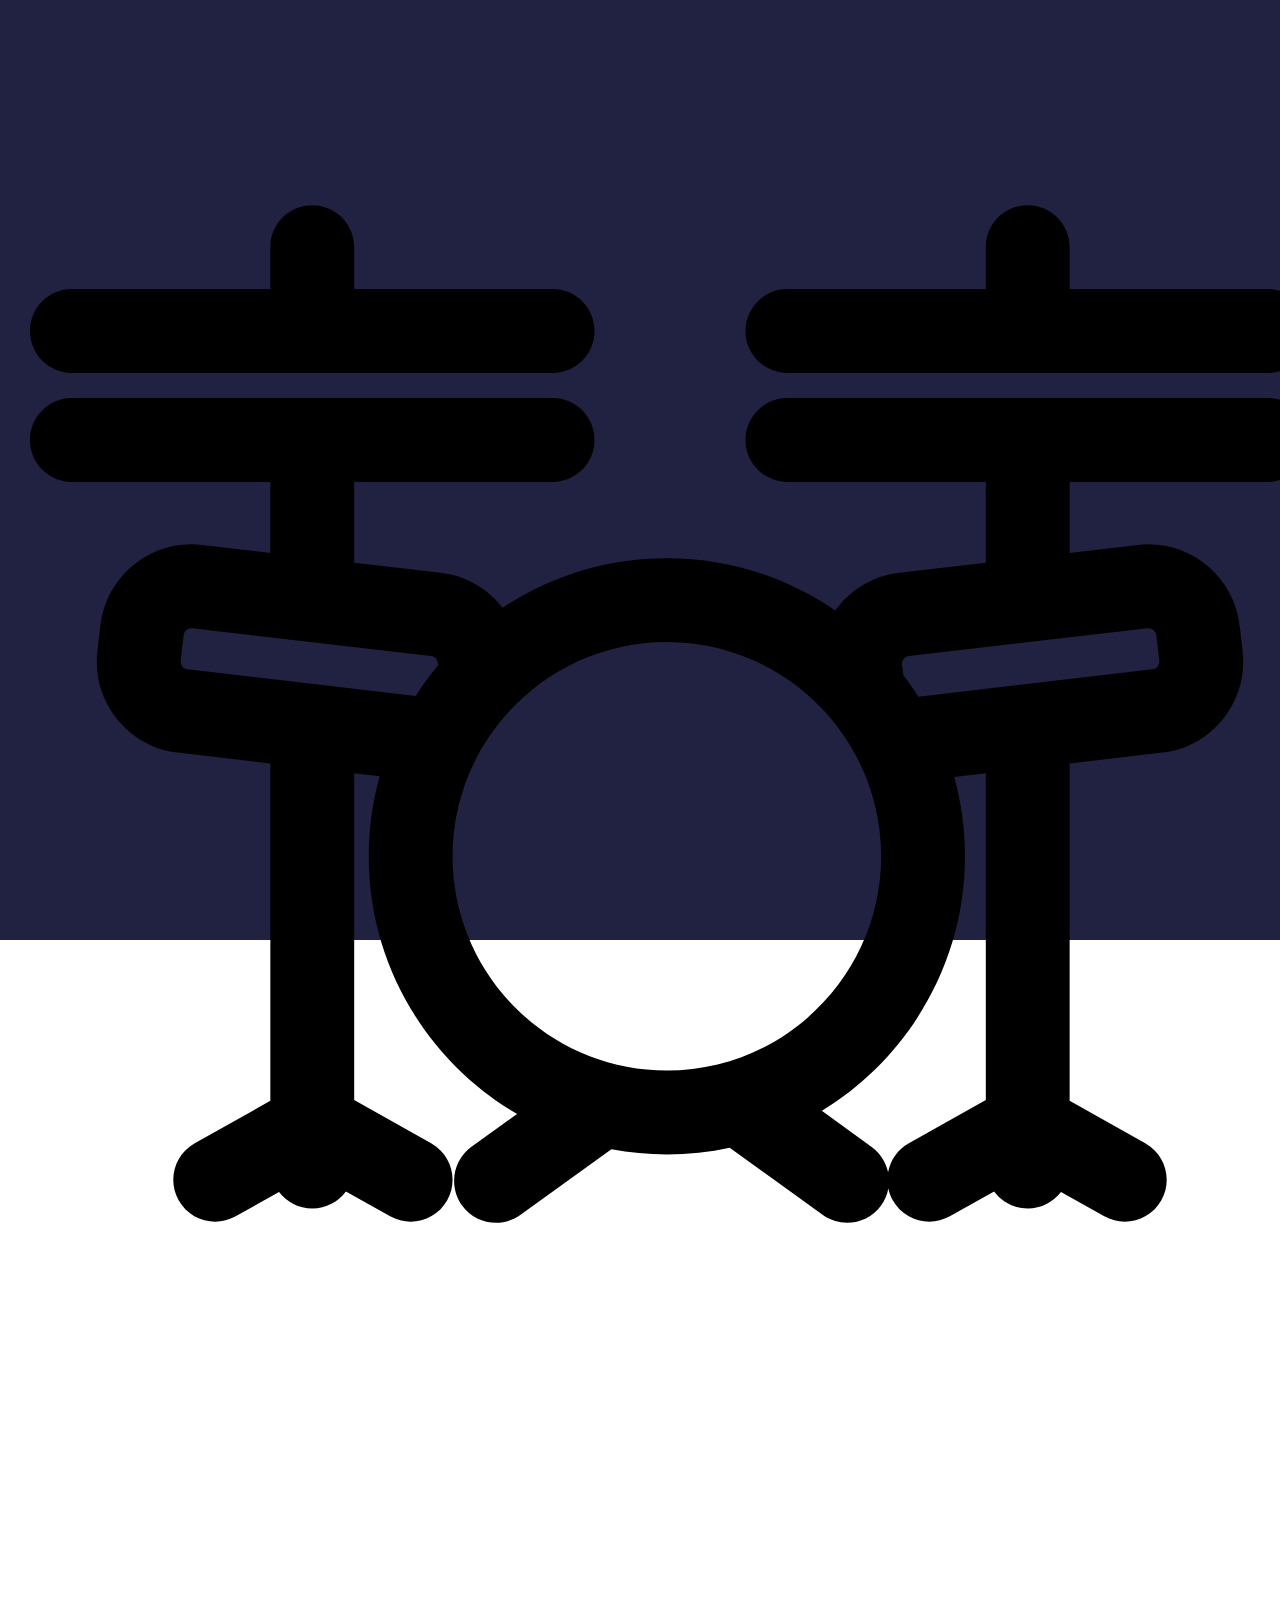
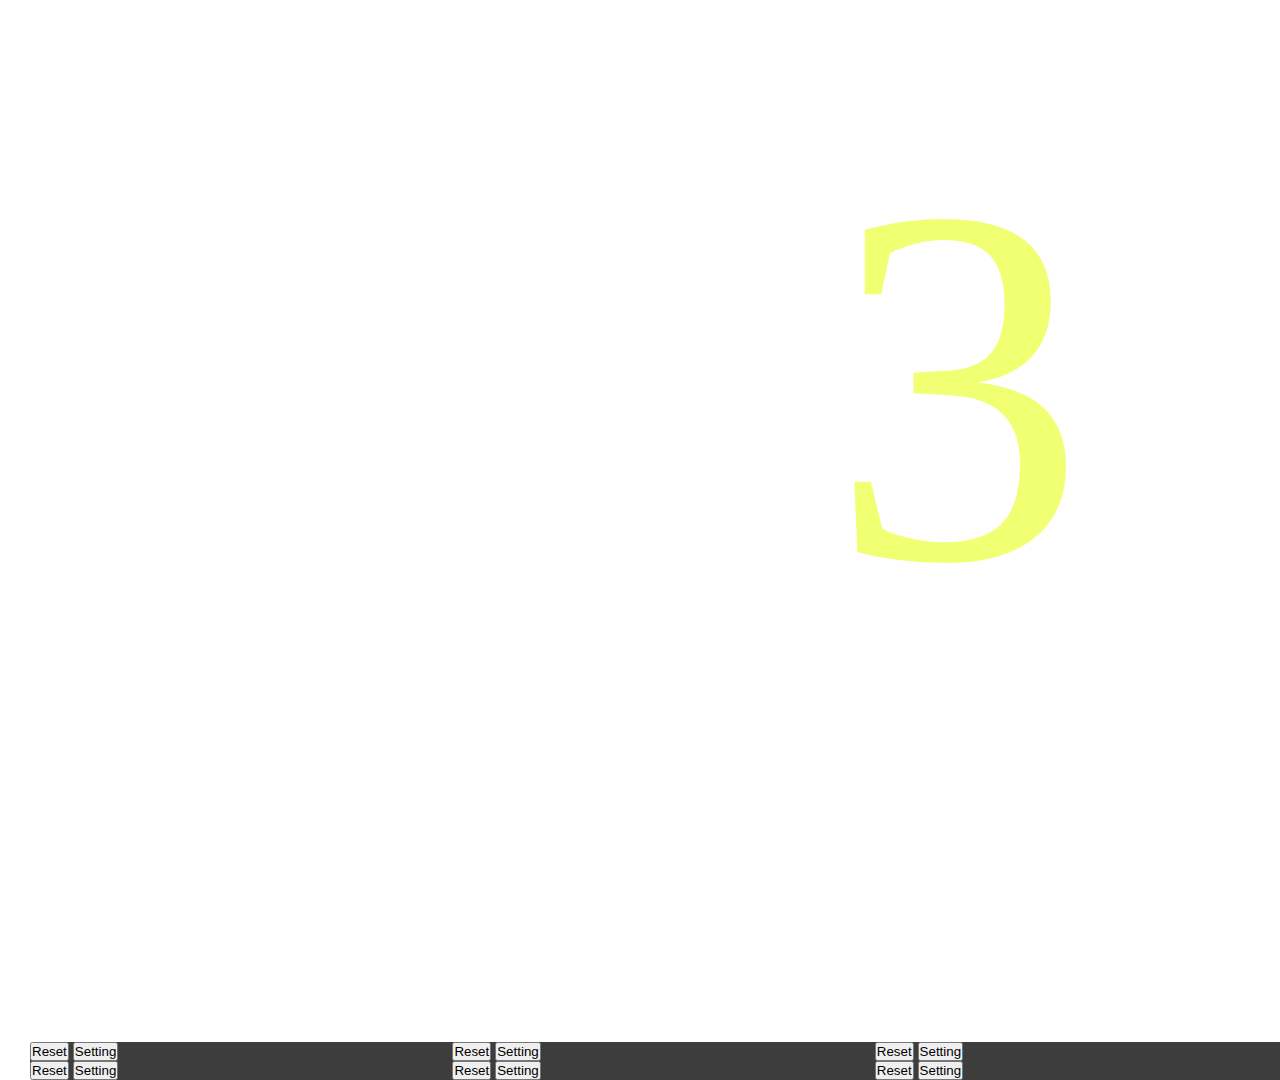
==== index.html @ 0bc097ea "Refactor and add starting time contol" ====
<!DOCTYPE html>
<html lang="en">
	<head>
		<meta charset="UTF-8" />
		<meta name="viewport" content="width=device-width, initial-scale=1.0" />
		<meta http-equiv="X-UA-Compatible" content="ie=edge" />
		<title>Sound Looper</title>
		<link
			rel="stylesheet"
			href="https://stackpath.bootstrapcdn.com/bootstrap/4.1.1/css/bootstrap.min.css"
			integrity="sha384-WskhaSGFgHYWDcbwN70/dfYBj47jz9qbsMId/iRN3ewGhXQFZCSftd1LZCfmhktB"
			crossorigin="anonymous"
		/>

		<link rel="stylesheet" type="text/css" href="css/style.css" />
	</head>

	<body>
		<style data="waveform_data" type="text/css"></style>
		<div id="controller" class="container-fluid">
			<div id="recorder_setting" class="fixed_center hide">
				<div class="recorder_setting_bg">
					<div class="recorder_setting_container">
						<div class="setting_top_button_container">
							<span
								class="recorder_setting_button"
								onclick="OnClickReset()"
								>RESET</span
							>
							<span
								class="recorder_setting_button"
								onclick="OnClickSettingCross()"
								>CLOSE</span
							>
						</div>
						<div id="setting_record_container"></div>
					</div>
				</div>
			</div>
			<div id="loading_spinner" class="lds-ring fixed_center hide">
				<div></div>
				<div></div>
				<div></div>
				<div></div>
			</div>
			<div id="controller_row" class="row">
				<div id="function_bar" class="col-1"></div>
				<div class="col-11">
					<div id="main">
						<div id="instrument"></div>
						<div id="record_control">
							<div id="recorder_row"></div>
						</div>
					</div>
				</div>
			</div>
		</div>
		<div id="audio_list" class="hide"></div>
	</body>
	<script src="https://unpkg.com/wavesurfer.js"></script>
	<script src="https://cdnjs.cloudflare.com/ajax/libs/jquery/3.3.1/jquery.min.js"></script>

	<script
		src="https://cdnjs.cloudflare.com/ajax/libs/popper.js/1.14.3/umd/popper.min.js"
		integrity="sha384-ZMP7rVo3mIykV+2+9J3UJ46jBk0WLaUAdn689aCwoqbBJiSnjAK/l8WvCWPIPm49"
		crossorigin="anonymous"
	></script>
	<script
		src="https://stackpath.bootstrapcdn.com/bootstrap/4.1.1/js/bootstrap.min.js"
		integrity="sha384-smHYKdLADwkXOn1EmN1qk/HfnUcbVRZyYmZ4qpPea6sjB/pTJ0euyQp0Mk8ck+5T"
		crossorigin="anonymous"
	></script>
	<script src="js/looper.js"></script>
	<script src="js/recorder.js"></script>
	<script src="js/script.js"></script>
	<script src="js/loop_control.js"></script>
	<script src="js/record_control.js"></script>
	<script src="js/record_setting.js"></script>
	<script src="js/function_bar.js"></script>
	<script src="js/piano.js"></script>
	<script src="js/drum.js"></script>
</html>
---- css/style.css ----
<<<<<<< Updated upstream
#function_bar {
    width: 100%;
    height: 100%;
    background-color: #3d3d3d;
    border-radius: 15px;
    padding-top: 15px;
    overflow-y: auto;
    direction: rtl
}

#function_bar::-webkit-scrollbar-track {
    background-color: #212241;
    border-radius: 10px
}

#function_bar::-webkit-scrollbar {
    width: 5px;
    background-color: #212241
}

#function_bar::-webkit-scrollbar-thumb {
    border-radius: 10px;
    background-image: -webkit-gradient(linear, left bottom, left top, color-stop(0.44, #929396), color-stop(0.72, #5b5e61), color-stop(0.86, #1c3a94))
}

#function_bar ul {
    list-style: none;
    margin: 0
}

#function_bar li svg {
    border-radius: 5px
}

#function_bar li svg path {
    fill: #c9c9c9
}

#function_bar li svg g {
    fill: #c9c9c9
}

.function {
    -webkit-animation-name: main_in;
    animation-name: main_in;
    -webkit-animation-duration: 1s;
    animation-duration: 1s;
    opacity: 1
}

#textid {
    fill: #f1ff73;
    font-family: fantasy
}

@-webkit-keyframes main_in {
    0% {
        opacity: 0
    }
    100% {
        opacity: 1
    }
}

@keyframes main_in {
    0% {
        opacity: 0
    }
    100% {
        opacity: 1
    }
}

.background_circle .Sektor-circle {
    fill: #3d3d3d !important
}

.background_circle rect {
    fill: #f1ff73
}

.background_circle path {
    stroke: #747474
}

#main #instrument {
    height: 0;
    width: 100%
}

#main #record_control {
    width: 100%;
    height: 100%
}

#main #record_control #recorder_row {
    width: 100%;
    height: 100%;
    display: -webkit-box;
    display: -ms-flexbox;
    display: flex;
    -webkit-box-orient: horizontal;
    -webkit-box-direction: normal;
    -ms-flex-direction: row;
    flex-direction: row;
    -ms-flex-wrap: wrap;
    flex-wrap: wrap
}

#main #record_control #recorder_row .recorder {
    width: 33%;
    height: 50%
}

#main.instrument #instrument {
    height: 60%
}

#main.instrument #record_control {
    height: 40%
}

#main.instrument #record_control #recorder_row {
    width: 100%;
    height: 100%;
    display: -webkit-box;
    display: -ms-flexbox;
    display: flex;
    -webkit-box-orient: horizontal;
    -webkit-box-direction: normal;
    -ms-flex-direction: row;
    flex-direction: row;
    -ms-flex-wrap: wrap;
    flex-wrap: wrap
}

#main.instrument #record_control #recorder_row .recorder {
    width: 16.66%;
    height: 100%
}

#piano_container {
    display: -webkit-box;
    display: -ms-flexbox;
    display: flex;
    -webkit-box-orient: vertical;
    -webkit-box-direction: normal;
    -ms-flex-direction: column;
    flex-direction: column
}

.recorder.empty .background_circle svg rect {
    display: none
}

.recorder.empty svg radialGradient stop {
    stop-color: #bebebe
}

.recorder.recording svg radialGradient stop {
    stop-color: red
}

.recorder.recorded svg radialGradient stop {
    stop-color: blue
}

.recorder.waiting svg radialGradient stop {
    stop-color: #ffd000
}

.recorder.looping svg radialGradient stop {
    stop-color: lime
}

.st00 {
    fill: url(#recorderRadiaGradient0)
}

.st01 {
    fill: url(#recorderRadiaGradient1)
}

.st02 {
    fill: url(#recorderRadiaGradient2)
}

.st03 {
    fill: url(#recorderRadiaGradient3)
}

.st04 {
    fill: url(#recorderRadiaGradient4)
}

.st05 {
    fill: url(#recorderRadiaGradient5)
}

.st1 {
    fill: #303263
}

.st2 {
    fill: #004b96
}

.recorder_setting_bg {
    height: 80%;
    width: 90%;
    background-color: #3d3d3d;
    border-radius: 10px;
    display: -webkit-box;
    display: -ms-flexbox;
    display: flex;
    -webkit-box-orient: horizontal;
    -webkit-box-direction: reverse;
    -ms-flex-direction: row-reverse;
    flex-direction: row-reverse;
    position: relative
}

.recorder_setting_container {
    height: 100%;
    width: 60%;
    overflow: auto
}

.recorder_setting_container .setting_top_button_container {
    height: 15%;
    width: 100%;
    display: -webkit-box;
    display: -ms-flexbox;
    display: flex;
    -webkit-box-pack: space-evenly;
    -ms-flex-pack: space-evenly;
    justify-content: space-evenly;
    -webkit-box-align: center;
    -ms-flex-align: center;
    align-items: center
}

.recorder_setting_button {
    height: 60%;
    width: 20%;
    border-radius: 5px;
    background-color: #004b96;
    display: -webkit-box;
    display: -ms-flexbox;
    display: flex;
    -webkit-box-pack: center;
    -ms-flex-pack: center;
    justify-content: center;
    -webkit-box-align: center;
    -ms-flex-align: center;
    align-items: center;
    color: white;
    font-weight: bold
}

#piano_container {
    width: 100%;
    height: 100%
}

#piano_container #piano_keyboard {
    width: 100%;
    height: 100%;
    display: -webkit-box;
    display: -ms-flexbox;
    display: flex;
    overflow-x: auto;
    overflow-y: hidden
}

#piano_container #piano_keyboard .key_set {
    position: relative
}

#piano_container #piano_keyboard .key_set .white {
    background-color: white;
    border: 1px gray solid;
    height: 100%;
    width: 100px
}

#piano_container #piano_keyboard .key_set .white:active {
    background-color: #ebebeb
}

#piano_container #piano_keyboard .key_set .black {
    background-color: #313131;
    position: absolute;
    left: 75%;
    top: 0;
    height: 50%;
    width: 50%;
    z-index: 1
}

#piano_container #piano_keyboard .key_set .black:active {
    background-color: #000
}

#piano_container #piano_keyboard .key_set audio {
    width: 100%;
    position: absolute;
    bottom: 0;
    pointer-events: none;
    opacity: 0
}

* {
    padding: 0;
    margin: 0
}

html, body {
    height: 100%;
    width: 100%
}

#controller, #main, #record_control, #controller_row {
    height: 100%;
    width: 100%;
    padding: 0%
}

#controller_row {
    padding: 20px 0;
    padding-left: 30px;
    background-color: #212241
}

#record_control {
    display: -webkit-box;
    display: -ms-flexbox;
    display: flex;
    -webkit-box-pack: center;
    -ms-flex-pack: center;
    justify-content: center;
    -webkit-box-orient: vertical;
    -webkit-box-direction: normal;
    -ms-flex-direction: column;
    flex-direction: column
}

#main {
    background-color: #3d3d3d;
    border-radius: 15px
}

#main #recorder_row {
    height: 100%
}

.recorder {
    background-color: rgba(0, 0, 0, 0)
}

.recorder .controller_reocorder_top {
    position: relative;
    margin: 0 auto;
    width: 50%;
    height: 70%;
    background-color: rgba(0, 0, 0, 0)
}

.recorder.setting .controller_reocorder_top {
    position: fixed;
    z-index: 30;
    height: 100%;
    width: 30%;
    max-height: 60vh;
    top: 50%;
    -webkit-transform: translate(0, -50%);
    transform: translate(0, -50%);
    left: 7.5%
}

.recorder.setting button {
    display: none
}

.background_circle svg, .mainButton {
    position: absolute;
    height: 100%;
    width: 100%;
    z-index: 1;
    background-color: rgba(0, 0, 0, 0)
}

.hide {
    display: none !important
}

.fixed_center {
    position: fixed;
    z-index: 20;
    top: 0;
    bottom: 0;
    left: 0;
    right: 0;
    display: -webkit-box;
    display: -ms-flexbox;
    display: flex;
    -webkit-box-pack: center;
    -ms-flex-pack: center;
    justify-content: center;
    -webkit-box-align: center;
    -ms-flex-align: center;
    align-items: center;
    background-color: rgba(20, 20, 20, 0.7)
}

.lds-ring div {
    -webkit-box-sizing: border-box;
    box-sizing: border-box;
    display: block;
    position: absolute;
    width: 51px;
    height: 51px;
    margin: 6px;
    border: 6px solid #f1ff73;
    border-radius: 50%;
    -webkit-animation: lds-ring 1.2s cubic-bezier(0.5, 0, 0.5, 1) infinite;
    animation: lds-ring 1.2s cubic-bezier(0.5, 0, 0.5, 1) infinite;
    border-color: #f1ff73 transparent transparent transparent
}

.lds-ring div:nth-child(1) {
    -webkit-animation-delay: -0.45s;
    animation-delay: -0.45s
}

.lds-ring div:nth-child(2) {
    -webkit-animation-delay: -0.3s;
    animation-delay: -0.3s
}

.lds-ring div:nth-child(3) {
    -webkit-animation-delay: -0.15s;
    animation-delay: -0.15s
}

@-webkit-keyframes lds-ring {
    0% {
        -webkit-transform: rotate(0deg);
        transform: rotate(0deg)
    }
    100% {
        -webkit-transform: rotate(360deg);
        transform: rotate(360deg)
    }
}

@keyframes lds-ring {
    0% {
        -webkit-transform: rotate(0deg);
        transform: rotate(0deg)
    }
    100% {
        -webkit-transform: rotate(360deg);
        transform: rotate(360deg)
    }
}

=======
#function_bar{width:100%;height:100%;background-color:#3d3d3d;border-radius:15px;padding-top:15px;overflow-y:auto;direction:rtl}#function_bar::-webkit-scrollbar-track{background-color:#212241;border-radius:10px}#function_bar::-webkit-scrollbar{width:5px;background-color:#212241}#function_bar::-webkit-scrollbar-thumb{border-radius:10px;background-image:-webkit-gradient(linear, left bottom, left top, color-stop(0.44, #929396), color-stop(0.72, #5b5e61), color-stop(0.86, #1c3a94))}#function_bar ul{list-style:none;margin:0}#function_bar li svg{border-radius:5px}#function_bar li svg path{fill:#c9c9c9}#function_bar li svg g{fill:#c9c9c9}.function{-webkit-animation-name:main_in;animation-name:main_in;-webkit-animation-duration:1s;animation-duration:1s;opacity:1}#textid{fill:#f1ff73;font-family:fantasy}@-webkit-keyframes main_in{0%{opacity:0}100%{opacity:1}}@keyframes main_in{0%{opacity:0}100%{opacity:1}}.background_circle .Sektor-circle{fill:#3d3d3d !important}.background_circle rect{fill:#f1ff73}.background_circle path{stroke:#747474}#main #instrument{height:0;width:100%}#main #record_control{width:100%;height:100%}#main #record_control #recorder_row{width:100%;height:100%;display:-webkit-box;display:-ms-flexbox;display:flex;-webkit-box-orient:horizontal;-webkit-box-direction:normal;-ms-flex-direction:row;flex-direction:row;-ms-flex-wrap:wrap;flex-wrap:wrap}#main #record_control #recorder_row .recorder{width:33%;height:50%}#main.instrument #instrument{height:60%}#main.instrument #record_control{height:40%}#main.instrument #record_control #recorder_row{width:100%;height:100%;display:-webkit-box;display:-ms-flexbox;display:flex;-webkit-box-orient:horizontal;-webkit-box-direction:normal;-ms-flex-direction:row;flex-direction:row;-ms-flex-wrap:wrap;flex-wrap:wrap}#main.instrument #record_control #recorder_row .recorder{width:16.66%;height:100%}#piano_container{display:-webkit-box;display:-ms-flexbox;display:flex;-webkit-box-orient:vertical;-webkit-box-direction:normal;-ms-flex-direction:column;flex-direction:column}.recorder.empty .background_circle svg rect{display:none}.recorder.empty svg radialGradient stop{stop-color:#bebebe}.recorder.recording svg radialGradient stop{stop-color:red}.recorder.recorded svg radialGradient stop{stop-color:blue}.recorder.waiting svg radialGradient stop{stop-color:#ffd000}.recorder.looping svg radialGradient stop{stop-color:lime}.st00{fill:url(#recorderRadiaGradient0)}.st01{fill:url(#recorderRadiaGradient1)}.st02{fill:url(#recorderRadiaGradient2)}.st03{fill:url(#recorderRadiaGradient3)}.st04{fill:url(#recorderRadiaGradient4)}.st05{fill:url(#recorderRadiaGradient5)}.st1{fill:#303263}.st2{fill:#004b96}.recorder_setting_bg{height:80%;width:90%;background-color:#3d3d3d;border-radius:10px;display:-webkit-box;display:-ms-flexbox;display:flex;-webkit-box-orient:horizontal;-webkit-box-direction:reverse;-ms-flex-direction:row-reverse;flex-direction:row-reverse;position:relative}.recorder_setting_container{height:100%;width:60%;overflow:auto}.recorder_setting_container .setting_top_button_container{height:15%;width:100%;display:-webkit-box;display:-ms-flexbox;display:flex;-webkit-box-pack:space-evenly;-ms-flex-pack:space-evenly;justify-content:space-evenly;-webkit-box-align:center;-ms-flex-align:center;align-items:center}.recorder_setting_button{height:60%;width:20%;border-radius:5px;background-color:#004b96;display:-webkit-box;display:-ms-flexbox;display:flex;-webkit-box-pack:center;-ms-flex-pack:center;justify-content:center;-webkit-box-align:center;-ms-flex-align:center;align-items:center;color:white;font-weight:bold}.record_waveform{position:relative}.record_waveform wave,.record_waveform canvas{pointer-events:none;width:100% !important}.record_waveform .slider{position:absolute;z-index:10;top:0;left:0;-webkit-appearance:none;width:100%;height:100%;background:none;outline:none}.record_waveform .slider::-webkit-slider-thumb{-webkit-appearance:none;appearance:none;height:128px;background:rgba(128,255,185,0.5);cursor:pointer}#piano_container{width:100%;height:100%}#piano_container #piano_keyboard{width:100%;height:100%;display:-webkit-box;display:-ms-flexbox;display:flex;overflow-x:auto;overflow-y:hidden}#piano_container #piano_keyboard .key_set{position:relative}#piano_container #piano_keyboard .key_set .white{background-color:white;border:1px gray solid;height:100%;width:100px}#piano_container #piano_keyboard .key_set .white:active{background-color:#ebebeb}#piano_container #piano_keyboard .key_set .black{background-color:#313131;position:absolute;left:75%;top:0;height:50%;width:50%;z-index:1}#piano_container #piano_keyboard .key_set .black:active{background-color:#000}#piano_container #piano_keyboard .key_set audio{width:100%;position:absolute;bottom:0;pointer-events:none;opacity:0}*{padding:0;margin:0}html,body{height:100%;width:100%}#controller,#main,#record_control,#controller_row{height:100%;width:100%;padding:0%}#controller_row{padding:20px 0;padding-left:30px;background-color:#212241}#record_control{display:-webkit-box;display:-ms-flexbox;display:flex;-webkit-box-pack:center;-ms-flex-pack:center;justify-content:center;-webkit-box-orient:vertical;-webkit-box-direction:normal;-ms-flex-direction:column;flex-direction:column}#main{background-color:#3d3d3d;border-radius:15px}#main #recorder_row{height:100%}.recorder{background-color:rgba(0,0,0,0)}.recorder .controller_reocorder_top{position:relative;margin:0 auto;width:50%;height:70%;background-color:rgba(0,0,0,0)}.recorder.setting .controller_reocorder_top{position:fixed;z-index:30;height:100%;width:30%;max-height:60vh;top:50%;-webkit-transform:translate(0, -50%);transform:translate(0, -50%);left:7.5%}.recorder.setting button{display:none}.background_circle svg,.mainButton{position:absolute;height:100%;width:100%;z-index:1;background-color:rgba(0,0,0,0)}.hide{display:none !important}.fixed_center{position:fixed;z-index:20;top:0;bottom:0;left:0;right:0;display:-webkit-box;display:-ms-flexbox;display:flex;-webkit-box-pack:center;-ms-flex-pack:center;justify-content:center;-webkit-box-align:center;-ms-flex-align:center;align-items:center;background-color:rgba(20,20,20,0.7)}.lds-ring div{-webkit-box-sizing:border-box;box-sizing:border-box;display:block;position:absolute;width:51px;height:51px;margin:6px;border:6px solid #f1ff73;border-radius:50%;-webkit-animation:lds-ring 1.2s cubic-bezier(0.5, 0, 0.5, 1) infinite;animation:lds-ring 1.2s cubic-bezier(0.5, 0, 0.5, 1) infinite;border-color:#f1ff73 transparent transparent transparent}.lds-ring div:nth-child(1){-webkit-animation-delay:-0.45s;animation-delay:-0.45s}.lds-ring div:nth-child(2){-webkit-animation-delay:-0.3s;animation-delay:-0.3s}.lds-ring div:nth-child(3){-webkit-animation-delay:-0.15s;animation-delay:-0.15s}@-webkit-keyframes lds-ring{0%{-webkit-transform:rotate(0deg);transform:rotate(0deg)}100%{-webkit-transform:rotate(360deg);transform:rotate(360deg)}}@keyframes lds-ring{0%{-webkit-transform:rotate(0deg);transform:rotate(0deg)}100%{-webkit-transform:rotate(360deg);transform:rotate(360deg)}}
>>>>>>> Stashed changes
/*# sourceMappingURL=style.css.map */
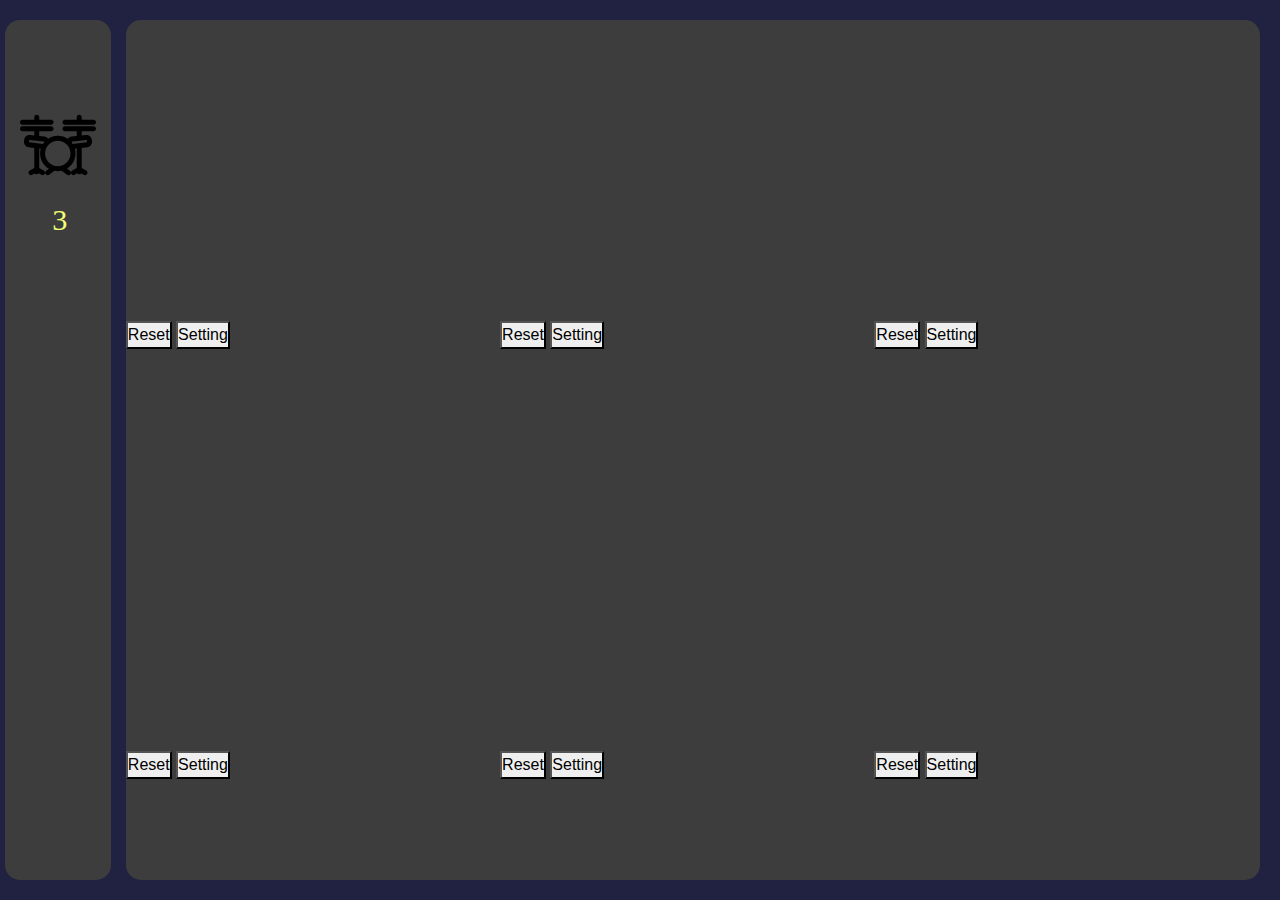
==== commit fb6f636d: "Add manifest" ====
--- a/index.html
+++ b/index.html
@@ -5,14 +5,18 @@
 		<meta name="viewport" content="width=device-width, initial-scale=1.0" />
 		<meta http-equiv="X-UA-Compatible" content="ie=edge" />
 		<title>Sound Looper</title>
-		<link
-			rel="stylesheet"
-			href="https://stackpath.bootstrapcdn.com/bootstrap/4.1.1/css/bootstrap.min.css"
-			integrity="sha384-WskhaSGFgHYWDcbwN70/dfYBj47jz9qbsMId/iRN3ewGhXQFZCSftd1LZCfmhktB"
-			crossorigin="anonymous"
-		/>
-
+		<link rel="stylesheet" href="src/bootstrap.min.css" />
 		<link rel="stylesheet" type="text/css" href="css/style.css" />
+		<link rel="manifest" href="/manifest.json" />
+		<!-- CODELAB: Add iOS meta tags and icons -->
+		<meta name="apple-mobile-web-app-capable" content="yes" />
+		<meta name="apple-mobile-web-app-status-bar-style" content="black" />
+		<meta name="apple-mobile-web-app-title" content="SoundLooper PWA" />
+		<link rel="apple-touch-icon" href="/images/icons/icon-152x152.png" />
+		<!-- CODELAB: Add description here -->
+		<meta name="description" content="SoundLooper app" />
+		<!-- CODELAB: Add meta theme-color -->
+		<meta name="theme-color" content="#2196f3" />
 	</head>
 
 	<body>
@@ -57,21 +61,12 @@
 		</div>
 		<div id="audio_list" class="hide"></div>
 	</body>
-	<script src="https://unpkg.com/wavesurfer.js"></script>
-	<script src="https://cdnjs.cloudflare.com/ajax/libs/jquery/3.3.1/jquery.min.js"></script>
-
-	<script
-		src="https://cdnjs.cloudflare.com/ajax/libs/popper.js/1.14.3/umd/popper.min.js"
-		integrity="sha384-ZMP7rVo3mIykV+2+9J3UJ46jBk0WLaUAdn689aCwoqbBJiSnjAK/l8WvCWPIPm49"
-		crossorigin="anonymous"
-	></script>
-	<script
-		src="https://stackpath.bootstrapcdn.com/bootstrap/4.1.1/js/bootstrap.min.js"
-		integrity="sha384-smHYKdLADwkXOn1EmN1qk/HfnUcbVRZyYmZ4qpPea6sjB/pTJ0euyQp0Mk8ck+5T"
-		crossorigin="anonymous"
-	></script>
+	<script src="src/wavesurfer.js"></script>
+	<script src="src/jquery.js"></script>
+	<script src="src/popper.min.js"></script>
+	<script src="src/bootstrap.min.js"></script>
+	<script src="src/recorder.js"></script>
 	<script src="js/looper.js"></script>
-	<script src="js/recorder.js"></script>
 	<script src="js/script.js"></script>
 	<script src="js/loop_control.js"></script>
 	<script src="js/record_control.js"></script>
--- a/css/style.css
+++ b/css/style.css
@@ -1,472 +1,2 @@
-<<<<<<< Updated upstream
-#function_bar {
-    width: 100%;
-    height: 100%;
-    background-color: #3d3d3d;
-    border-radius: 15px;
-    padding-top: 15px;
-    overflow-y: auto;
-    direction: rtl
-}
-
-#function_bar::-webkit-scrollbar-track {
-    background-color: #212241;
-    border-radius: 10px
-}
-
-#function_bar::-webkit-scrollbar {
-    width: 5px;
-    background-color: #212241
-}
-
-#function_bar::-webkit-scrollbar-thumb {
-    border-radius: 10px;
-    background-image: -webkit-gradient(linear, left bottom, left top, color-stop(0.44, #929396), color-stop(0.72, #5b5e61), color-stop(0.86, #1c3a94))
-}
-
-#function_bar ul {
-    list-style: none;
-    margin: 0
-}
-
-#function_bar li svg {
-    border-radius: 5px
-}
-
-#function_bar li svg path {
-    fill: #c9c9c9
-}
-
-#function_bar li svg g {
-    fill: #c9c9c9
-}
-
-.function {
-    -webkit-animation-name: main_in;
-    animation-name: main_in;
-    -webkit-animation-duration: 1s;
-    animation-duration: 1s;
-    opacity: 1
-}
-
-#textid {
-    fill: #f1ff73;
-    font-family: fantasy
-}
-
-@-webkit-keyframes main_in {
-    0% {
-        opacity: 0
-    }
-    100% {
-        opacity: 1
-    }
-}
-
-@keyframes main_in {
-    0% {
-        opacity: 0
-    }
-    100% {
-        opacity: 1
-    }
-}
-
-.background_circle .Sektor-circle {
-    fill: #3d3d3d !important
-}
-
-.background_circle rect {
-    fill: #f1ff73
-}
-
-.background_circle path {
-    stroke: #747474
-}
-
-#main #instrument {
-    height: 0;
-    width: 100%
-}
-
-#main #record_control {
-    width: 100%;
-    height: 100%
-}
-
-#main #record_control #recorder_row {
-    width: 100%;
-    height: 100%;
-    display: -webkit-box;
-    display: -ms-flexbox;
-    display: flex;
-    -webkit-box-orient: horizontal;
-    -webkit-box-direction: normal;
-    -ms-flex-direction: row;
-    flex-direction: row;
-    -ms-flex-wrap: wrap;
-    flex-wrap: wrap
-}
-
-#main #record_control #recorder_row .recorder {
-    width: 33%;
-    height: 50%
-}
-
-#main.instrument #instrument {
-    height: 60%
-}
-
-#main.instrument #record_control {
-    height: 40%
-}
-
-#main.instrument #record_control #recorder_row {
-    width: 100%;
-    height: 100%;
-    display: -webkit-box;
-    display: -ms-flexbox;
-    display: flex;
-    -webkit-box-orient: horizontal;
-    -webkit-box-direction: normal;
-    -ms-flex-direction: row;
-    flex-direction: row;
-    -ms-flex-wrap: wrap;
-    flex-wrap: wrap
-}
-
-#main.instrument #record_control #recorder_row .recorder {
-    width: 16.66%;
-    height: 100%
-}
-
-#piano_container {
-    display: -webkit-box;
-    display: -ms-flexbox;
-    display: flex;
-    -webkit-box-orient: vertical;
-    -webkit-box-direction: normal;
-    -ms-flex-direction: column;
-    flex-direction: column
-}
-
-.recorder.empty .background_circle svg rect {
-    display: none
-}
-
-.recorder.empty svg radialGradient stop {
-    stop-color: #bebebe
-}
-
-.recorder.recording svg radialGradient stop {
-    stop-color: red
-}
-
-.recorder.recorded svg radialGradient stop {
-    stop-color: blue
-}
-
-.recorder.waiting svg radialGradient stop {
-    stop-color: #ffd000
-}
-
-.recorder.looping svg radialGradient stop {
-    stop-color: lime
-}
-
-.st00 {
-    fill: url(#recorderRadiaGradient0)
-}
-
-.st01 {
-    fill: url(#recorderRadiaGradient1)
-}
-
-.st02 {
-    fill: url(#recorderRadiaGradient2)
-}
-
-.st03 {
-    fill: url(#recorderRadiaGradient3)
-}
-
-.st04 {
-    fill: url(#recorderRadiaGradient4)
-}
-
-.st05 {
-    fill: url(#recorderRadiaGradient5)
-}
-
-.st1 {
-    fill: #303263
-}
-
-.st2 {
-    fill: #004b96
-}
-
-.recorder_setting_bg {
-    height: 80%;
-    width: 90%;
-    background-color: #3d3d3d;
-    border-radius: 10px;
-    display: -webkit-box;
-    display: -ms-flexbox;
-    display: flex;
-    -webkit-box-orient: horizontal;
-    -webkit-box-direction: reverse;
-    -ms-flex-direction: row-reverse;
-    flex-direction: row-reverse;
-    position: relative
-}
-
-.recorder_setting_container {
-    height: 100%;
-    width: 60%;
-    overflow: auto
-}
-
-.recorder_setting_container .setting_top_button_container {
-    height: 15%;
-    width: 100%;
-    display: -webkit-box;
-    display: -ms-flexbox;
-    display: flex;
-    -webkit-box-pack: space-evenly;
-    -ms-flex-pack: space-evenly;
-    justify-content: space-evenly;
-    -webkit-box-align: center;
-    -ms-flex-align: center;
-    align-items: center
-}
-
-.recorder_setting_button {
-    height: 60%;
-    width: 20%;
-    border-radius: 5px;
-    background-color: #004b96;
-    display: -webkit-box;
-    display: -ms-flexbox;
-    display: flex;
-    -webkit-box-pack: center;
-    -ms-flex-pack: center;
-    justify-content: center;
-    -webkit-box-align: center;
-    -ms-flex-align: center;
-    align-items: center;
-    color: white;
-    font-weight: bold
-}
-
-#piano_container {
-    width: 100%;
-    height: 100%
-}
-
-#piano_container #piano_keyboard {
-    width: 100%;
-    height: 100%;
-    display: -webkit-box;
-    display: -ms-flexbox;
-    display: flex;
-    overflow-x: auto;
-    overflow-y: hidden
-}
-
-#piano_container #piano_keyboard .key_set {
-    position: relative
-}
-
-#piano_container #piano_keyboard .key_set .white {
-    background-color: white;
-    border: 1px gray solid;
-    height: 100%;
-    width: 100px
-}
-
-#piano_container #piano_keyboard .key_set .white:active {
-    background-color: #ebebeb
-}
-
-#piano_container #piano_keyboard .key_set .black {
-    background-color: #313131;
-    position: absolute;
-    left: 75%;
-    top: 0;
-    height: 50%;
-    width: 50%;
-    z-index: 1
-}
-
-#piano_container #piano_keyboard .key_set .black:active {
-    background-color: #000
-}
-
-#piano_container #piano_keyboard .key_set audio {
-    width: 100%;
-    position: absolute;
-    bottom: 0;
-    pointer-events: none;
-    opacity: 0
-}
-
-* {
-    padding: 0;
-    margin: 0
-}
-
-html, body {
-    height: 100%;
-    width: 100%
-}
-
-#controller, #main, #record_control, #controller_row {
-    height: 100%;
-    width: 100%;
-    padding: 0%
-}
-
-#controller_row {
-    padding: 20px 0;
-    padding-left: 30px;
-    background-color: #212241
-}
-
-#record_control {
-    display: -webkit-box;
-    display: -ms-flexbox;
-    display: flex;
-    -webkit-box-pack: center;
-    -ms-flex-pack: center;
-    justify-content: center;
-    -webkit-box-orient: vertical;
-    -webkit-box-direction: normal;
-    -ms-flex-direction: column;
-    flex-direction: column
-}
-
-#main {
-    background-color: #3d3d3d;
-    border-radius: 15px
-}
-
-#main #recorder_row {
-    height: 100%
-}
-
-.recorder {
-    background-color: rgba(0, 0, 0, 0)
-}
-
-.recorder .controller_reocorder_top {
-    position: relative;
-    margin: 0 auto;
-    width: 50%;
-    height: 70%;
-    background-color: rgba(0, 0, 0, 0)
-}
-
-.recorder.setting .controller_reocorder_top {
-    position: fixed;
-    z-index: 30;
-    height: 100%;
-    width: 30%;
-    max-height: 60vh;
-    top: 50%;
-    -webkit-transform: translate(0, -50%);
-    transform: translate(0, -50%);
-    left: 7.5%
-}
-
-.recorder.setting button {
-    display: none
-}
-
-.background_circle svg, .mainButton {
-    position: absolute;
-    height: 100%;
-    width: 100%;
-    z-index: 1;
-    background-color: rgba(0, 0, 0, 0)
-}
-
-.hide {
-    display: none !important
-}
-
-.fixed_center {
-    position: fixed;
-    z-index: 20;
-    top: 0;
-    bottom: 0;
-    left: 0;
-    right: 0;
-    display: -webkit-box;
-    display: -ms-flexbox;
-    display: flex;
-    -webkit-box-pack: center;
-    -ms-flex-pack: center;
-    justify-content: center;
-    -webkit-box-align: center;
-    -ms-flex-align: center;
-    align-items: center;
-    background-color: rgba(20, 20, 20, 0.7)
-}
-
-.lds-ring div {
-    -webkit-box-sizing: border-box;
-    box-sizing: border-box;
-    display: block;
-    position: absolute;
-    width: 51px;
-    height: 51px;
-    margin: 6px;
-    border: 6px solid #f1ff73;
-    border-radius: 50%;
-    -webkit-animation: lds-ring 1.2s cubic-bezier(0.5, 0, 0.5, 1) infinite;
-    animation: lds-ring 1.2s cubic-bezier(0.5, 0, 0.5, 1) infinite;
-    border-color: #f1ff73 transparent transparent transparent
-}
-
-.lds-ring div:nth-child(1) {
-    -webkit-animation-delay: -0.45s;
-    animation-delay: -0.45s
-}
-
-.lds-ring div:nth-child(2) {
-    -webkit-animation-delay: -0.3s;
-    animation-delay: -0.3s
-}
-
-.lds-ring div:nth-child(3) {
-    -webkit-animation-delay: -0.15s;
-    animation-delay: -0.15s
-}
-
-@-webkit-keyframes lds-ring {
-    0% {
-        -webkit-transform: rotate(0deg);
-        transform: rotate(0deg)
-    }
-    100% {
-        -webkit-transform: rotate(360deg);
-        transform: rotate(360deg)
-    }
-}
-
-@keyframes lds-ring {
-    0% {
-        -webkit-transform: rotate(0deg);
-        transform: rotate(0deg)
-    }
-    100% {
-        -webkit-transform: rotate(360deg);
-        transform: rotate(360deg)
-    }
-}
-
-=======
-#function_bar{width:100%;height:100%;background-color:#3d3d3d;border-radius:15px;padding-top:15px;overflow-y:auto;direction:rtl}#function_bar::-webkit-scrollbar-track{background-color:#212241;border-radius:10px}#function_bar::-webkit-scrollbar{width:5px;background-color:#212241}#function_bar::-webkit-scrollbar-thumb{border-radius:10px;background-image:-webkit-gradient(linear, left bottom, left top, color-stop(0.44, #929396), color-stop(0.72, #5b5e61), color-stop(0.86, #1c3a94))}#function_bar ul{list-style:none;margin:0}#function_bar li svg{border-radius:5px}#function_bar li svg path{fill:#c9c9c9}#function_bar li svg g{fill:#c9c9c9}.function{-webkit-animation-name:main_in;animation-name:main_in;-webkit-animation-duration:1s;animation-duration:1s;opacity:1}#textid{fill:#f1ff73;font-family:fantasy}@-webkit-keyframes main_in{0%{opacity:0}100%{opacity:1}}@keyframes main_in{0%{opacity:0}100%{opacity:1}}.background_circle .Sektor-circle{fill:#3d3d3d !important}.background_circle rect{fill:#f1ff73}.background_circle path{stroke:#747474}#main #instrument{height:0;width:100%}#main #record_control{width:100%;height:100%}#main #record_control #recorder_row{width:100%;height:100%;display:-webkit-box;display:-ms-flexbox;display:flex;-webkit-box-orient:horizontal;-webkit-box-direction:normal;-ms-flex-direction:row;flex-direction:row;-ms-flex-wrap:wrap;flex-wrap:wrap}#main #record_control #recorder_row .recorder{width:33%;height:50%}#main.instrument #instrument{height:60%}#main.instrument #record_control{height:40%}#main.instrument #record_control #recorder_row{width:100%;height:100%;display:-webkit-box;display:-ms-flexbox;display:flex;-webkit-box-orient:horizontal;-webkit-box-direction:normal;-ms-flex-direction:row;flex-direction:row;-ms-flex-wrap:wrap;flex-wrap:wrap}#main.instrument #record_control #recorder_row .recorder{width:16.66%;height:100%}#piano_container{display:-webkit-box;display:-ms-flexbox;display:flex;-webkit-box-orient:vertical;-webkit-box-direction:normal;-ms-flex-direction:column;flex-direction:column}.recorder.empty .background_circle svg rect{display:none}.recorder.empty svg radialGradient stop{stop-color:#bebebe}.recorder.recording svg radialGradient stop{stop-color:red}.recorder.recorded svg radialGradient stop{stop-color:blue}.recorder.waiting svg radialGradient stop{stop-color:#ffd000}.recorder.looping svg radialGradient stop{stop-color:lime}.st00{fill:url(#recorderRadiaGradient0)}.st01{fill:url(#recorderRadiaGradient1)}.st02{fill:url(#recorderRadiaGradient2)}.st03{fill:url(#recorderRadiaGradient3)}.st04{fill:url(#recorderRadiaGradient4)}.st05{fill:url(#recorderRadiaGradient5)}.st1{fill:#303263}.st2{fill:#004b96}.recorder_setting_bg{height:80%;width:90%;background-color:#3d3d3d;border-radius:10px;display:-webkit-box;display:-ms-flexbox;display:flex;-webkit-box-orient:horizontal;-webkit-box-direction:reverse;-ms-flex-direction:row-reverse;flex-direction:row-reverse;position:relative}.recorder_setting_container{height:100%;width:60%;overflow:auto}.recorder_setting_container .setting_top_button_container{height:15%;width:100%;display:-webkit-box;display:-ms-flexbox;display:flex;-webkit-box-pack:space-evenly;-ms-flex-pack:space-evenly;justify-content:space-evenly;-webkit-box-align:center;-ms-flex-align:center;align-items:center}.recorder_setting_button{height:60%;width:20%;border-radius:5px;background-color:#004b96;display:-webkit-box;display:-ms-flexbox;display:flex;-webkit-box-pack:center;-ms-flex-pack:center;justify-content:center;-webkit-box-align:center;-ms-flex-align:center;align-items:center;color:white;font-weight:bold}.record_waveform{position:relative}.record_waveform wave,.record_waveform canvas{pointer-events:none;width:100% !important}.record_waveform .slider{position:absolute;z-index:10;top:0;left:0;-webkit-appearance:none;width:100%;height:100%;background:none;outline:none}.record_waveform .slider::-webkit-slider-thumb{-webkit-appearance:none;appearance:none;height:128px;background:rgba(128,255,185,0.5);cursor:pointer}#piano_container{width:100%;height:100%}#piano_container #piano_keyboard{width:100%;height:100%;display:-webkit-box;display:-ms-flexbox;display:flex;overflow-x:auto;overflow-y:hidden}#piano_container #piano_keyboard .key_set{position:relative}#piano_container #piano_keyboard .key_set .white{background-color:white;border:1px gray solid;height:100%;width:100px}#piano_container #piano_keyboard .key_set .white:active{background-color:#ebebeb}#piano_container #piano_keyboard .key_set .black{background-color:#313131;position:absolute;left:75%;top:0;height:50%;width:50%;z-index:1}#piano_container #piano_keyboard .key_set .black:active{background-color:#000}#piano_container #piano_keyboard .key_set audio{width:100%;position:absolute;bottom:0;pointer-events:none;opacity:0}*{padding:0;margin:0}html,body{height:100%;width:100%}#controller,#main,#record_control,#controller_row{height:100%;width:100%;padding:0%}#controller_row{padding:20px 0;padding-left:30px;background-color:#212241}#record_control{display:-webkit-box;display:-ms-flexbox;display:flex;-webkit-box-pack:center;-ms-flex-pack:center;justify-content:center;-webkit-box-orient:vertical;-webkit-box-direction:normal;-ms-flex-direction:column;flex-direction:column}#main{background-color:#3d3d3d;border-radius:15px}#main #recorder_row{height:100%}.recorder{background-color:rgba(0,0,0,0)}.recorder .controller_reocorder_top{position:relative;margin:0 auto;width:50%;height:70%;background-color:rgba(0,0,0,0)}.recorder.setting .controller_reocorder_top{position:fixed;z-index:30;height:100%;width:30%;max-height:60vh;top:50%;-webkit-transform:translate(0, -50%);transform:translate(0, -50%);left:7.5%}.recorder.setting button{display:none}.background_circle svg,.mainButton{position:absolute;height:100%;width:100%;z-index:1;background-color:rgba(0,0,0,0)}.hide{display:none !important}.fixed_center{position:fixed;z-index:20;top:0;bottom:0;left:0;right:0;display:-webkit-box;display:-ms-flexbox;display:flex;-webkit-box-pack:center;-ms-flex-pack:center;justify-content:center;-webkit-box-align:center;-ms-flex-align:center;align-items:center;background-color:rgba(20,20,20,0.7)}.lds-ring div{-webkit-box-sizing:border-box;box-sizing:border-box;display:block;position:absolute;width:51px;height:51px;margin:6px;border:6px solid #f1ff73;border-radius:50%;-webkit-animation:lds-ring 1.2s cubic-bezier(0.5, 0, 0.5, 1) infinite;animation:lds-ring 1.2s cubic-bezier(0.5, 0, 0.5, 1) infinite;border-color:#f1ff73 transparent transparent transparent}.lds-ring div:nth-child(1){-webkit-animation-delay:-0.45s;animation-delay:-0.45s}.lds-ring div:nth-child(2){-webkit-animation-delay:-0.3s;animation-delay:-0.3s}.lds-ring div:nth-child(3){-webkit-animation-delay:-0.15s;animation-delay:-0.15s}@-webkit-keyframes lds-ring{0%{-webkit-transform:rotate(0deg);transform:rotate(0deg)}100%{-webkit-transform:rotate(360deg);transform:rotate(360deg)}}@keyframes lds-ring{0%{-webkit-transform:rotate(0deg);transform:rotate(0deg)}100%{-webkit-transform:rotate(360deg);transform:rotate(360deg)}}
->>>>>>> Stashed changes
+#function_bar{width:100%;height:100%;background-color:#3d3d3d;border-radius:15px;padding-top:15px;overflow-y:auto;direction:rtl}#function_bar::-webkit-scrollbar-track{background-color:#212241;border-radius:10px}#function_bar::-webkit-scrollbar{width:5px;background-color:#212241}#function_bar::-webkit-scrollbar-thumb{border-radius:10px;background-image:-webkit-gradient(linear, left bottom, left top, color-stop(0.44, #929396), color-stop(0.72, #5b5e61), color-stop(0.86, #1c3a94))}#function_bar ul{list-style:none;margin:0}#function_bar li svg{border-radius:5px}#function_bar li svg path{fill:#c9c9c9}#function_bar li svg g{fill:#c9c9c9}.function{-webkit-animation-name:main_in;animation-name:main_in;-webkit-animation-duration:1s;animation-duration:1s;opacity:1}#textid{fill:#f1ff73;font-family:fantasy}@-webkit-keyframes main_in{0%{opacity:0}100%{opacity:1}}@keyframes main_in{0%{opacity:0}100%{opacity:1}}.background_circle .Sektor-circle{fill:#3d3d3d !important}.background_circle rect{fill:#f1ff73}.background_circle path{stroke:#747474}#main #instrument{height:0;width:100%}#main #record_control{width:100%;height:100%}#main #record_control #recorder_row{width:100%;height:100%;display:-webkit-box;display:-ms-flexbox;display:flex;-webkit-box-orient:horizontal;-webkit-box-direction:normal;-ms-flex-direction:row;flex-direction:row;-ms-flex-wrap:wrap;flex-wrap:wrap}#main #record_control #recorder_row .recorder{width:33%;height:50%}#main.instrument #instrument{height:60%}#main.instrument #record_control{height:40%}#main.instrument #record_control #recorder_row{width:100%;height:100%;display:-webkit-box;display:-ms-flexbox;display:flex;-webkit-box-orient:horizontal;-webkit-box-direction:normal;-ms-flex-direction:row;flex-direction:row;-ms-flex-wrap:wrap;flex-wrap:wrap}#main.instrument #record_control #recorder_row .recorder{width:16.66%;height:100%}#piano_container{display:-webkit-box;display:-ms-flexbox;display:flex;-webkit-box-orient:vertical;-webkit-box-direction:normal;-ms-flex-direction:column;flex-direction:column}.recorder.empty .background_circle svg rect{display:none}.recorder.empty svg radialGradient stop{stop-color:#bebebe}.recorder.recording svg radialGradient stop{stop-color:red}.recorder.recorded svg radialGradient stop{stop-color:blue}.recorder.waiting svg radialGradient stop{stop-color:#ffd000}.recorder.looping svg radialGradient stop{stop-color:lime}.st00{fill:url(#recorderRadiaGradient0)}.st01{fill:url(#recorderRadiaGradient1)}.st02{fill:url(#recorderRadiaGradient2)}.st03{fill:url(#recorderRadiaGradient3)}.st04{fill:url(#recorderRadiaGradient4)}.st05{fill:url(#recorderRadiaGradient5)}.st1{fill:#303263}.st2{fill:#004b96}.recorder_setting_bg{height:80%;width:90%;background-color:#3d3d3d;border-radius:10px;display:-webkit-box;display:-ms-flexbox;display:flex;-webkit-box-orient:horizontal;-webkit-box-direction:reverse;-ms-flex-direction:row-reverse;flex-direction:row-reverse;position:relative}.recorder_setting_container{height:100%;width:60%;overflow:auto}.recorder_setting_container .setting_top_button_container{height:15%;width:100%;display:-webkit-box;display:-ms-flexbox;display:flex;-webkit-box-pack:space-evenly;-ms-flex-pack:space-evenly;justify-content:space-evenly;-webkit-box-align:center;-ms-flex-align:center;align-items:center}.recorder_setting_button{height:60%;width:20%;border-radius:5px;background-color:#004b96;display:-webkit-box;display:-ms-flexbox;display:flex;-webkit-box-pack:center;-ms-flex-pack:center;justify-content:center;-webkit-box-align:center;-ms-flex-align:center;align-items:center;color:white;font-weight:bold;cursor:pointer}.record_waveform{overflow:hidden;position:relative}.record_waveform wave_container,.record_waveform wave,.record_waveform canvas{pointer-events:none;width:100% !important}.record_waveform .slider{position:absolute;z-index:10;top:0;left:0;-webkit-appearance:none;width:100%;height:100%;background:none;outline:none}.record_waveform .slider::-webkit-slider-thumb{-webkit-appearance:none;appearance:none;height:128px;background:rgba(128,255,185,0);cursor:pointer}.record_waveform .wave_container{position:relative}.record_waveform .display_area{height:100%;position:absolute;background-color:rgba(128,255,185,0.5);left:50%;-webkit-transform:translate(-50%, 0%);transform:translate(-50%, 0%)}#piano_container{width:100%;height:100%}#piano_container #piano_keyboard{width:100%;height:100%;display:-webkit-box;display:-ms-flexbox;display:flex;overflow-x:auto;overflow-y:hidden}#piano_container #piano_keyboard .key_set{position:relative}#piano_container #piano_keyboard .key_set .white{background-color:white;border:1px gray solid;height:100%;width:100px}#piano_container #piano_keyboard .key_set .white:active{background-color:#ebebeb}#piano_container #piano_keyboard .key_set .black{background-color:#313131;position:absolute;left:75%;top:0;height:50%;width:50%;z-index:1}#piano_container #piano_keyboard .key_set .black:active{background-color:#000}#piano_container #piano_keyboard .key_set audio{width:100%;position:absolute;bottom:0;pointer-events:none;opacity:0}#drum-machine{width:100%;height:100%;position:relative}#drum-machine #drum-pad{width:100%;height:100%;display:-webkit-box;display:-ms-flexbox;display:flex;-ms-flex-wrap:wrap;flex-wrap:wrap}#drum-machine #drum-pad .drum_container{width:25%;height:50%;display:-webkit-box;display:-ms-flexbox;display:flex;-webkit-box-pack:center;-ms-flex-pack:center;justify-content:center;-webkit-box-align:center;-ms-flex-align:center;align-items:center}#drum-machine #drum-pad .drum_container .drum{width:40%;padding-bottom:30%;background-color:#004b96;color:white;border-radius:10%}#drum-machine #drum-pad .drum_container .drum .text{font-size:15px;text-align:center;position:relative;top:95px}*{padding:0;margin:0}html,body{height:100%;width:100%}#controller,#main,#record_control,#controller_row{height:100%;padding:0%}#controller_row{padding:20px;background-color:#212241}#record_control{display:-webkit-box;display:-ms-flexbox;display:flex;-webkit-box-pack:center;-ms-flex-pack:center;justify-content:center;-webkit-box-orient:vertical;-webkit-box-direction:normal;-ms-flex-direction:column;flex-direction:column}#main{background-color:#3d3d3d;border-radius:15px}#main #recorder_row{height:100%}.recorder{background-color:rgba(0,0,0,0)}.recorder .controller_reocorder_top{position:relative;margin:0 auto;width:50%;height:70%;background-color:rgba(0,0,0,0)}.recorder.setting .controller_reocorder_top{position:fixed;z-index:30;height:100%;width:30%;max-height:60vh;top:50%;-webkit-transform:translate(0, -50%);transform:translate(0, -50%);left:7.5%}.recorder.setting button{display:none}.background_circle svg,.mainButton{position:absolute;height:100%;width:100%;z-index:1;background-color:rgba(0,0,0,0)}.hide{display:none !important}.fixed_center{position:fixed;z-index:20;top:0;bottom:0;left:0;right:0;display:-webkit-box;display:-ms-flexbox;display:flex;-webkit-box-pack:center;-ms-flex-pack:center;justify-content:center;-webkit-box-align:center;-ms-flex-align:center;align-items:center;background-color:rgba(20,20,20,0.7)}.lds-ring div{-webkit-box-sizing:border-box;box-sizing:border-box;display:block;position:absolute;width:51px;height:51px;margin:6px;border:6px solid #f1ff73;border-radius:50%;-webkit-animation:lds-ring 1.2s cubic-bezier(0.5, 0, 0.5, 1) infinite;animation:lds-ring 1.2s cubic-bezier(0.5, 0, 0.5, 1) infinite;border-color:#f1ff73 transparent transparent transparent}.lds-ring div:nth-child(1){-webkit-animation-delay:-0.45s;animation-delay:-0.45s}.lds-ring div:nth-child(2){-webkit-animation-delay:-0.3s;animation-delay:-0.3s}.lds-ring div:nth-child(3){-webkit-animation-delay:-0.15s;animation-delay:-0.15s}@-webkit-keyframes lds-ring{0%{-webkit-transform:rotate(0deg);transform:rotate(0deg)}100%{-webkit-transform:rotate(360deg);transform:rotate(360deg)}}@keyframes lds-ring{0%{-webkit-transform:rotate(0deg);transform:rotate(0deg)}100%{-webkit-transform:rotate(360deg);transform:rotate(360deg)}}
 /*# sourceMappingURL=style.css.map */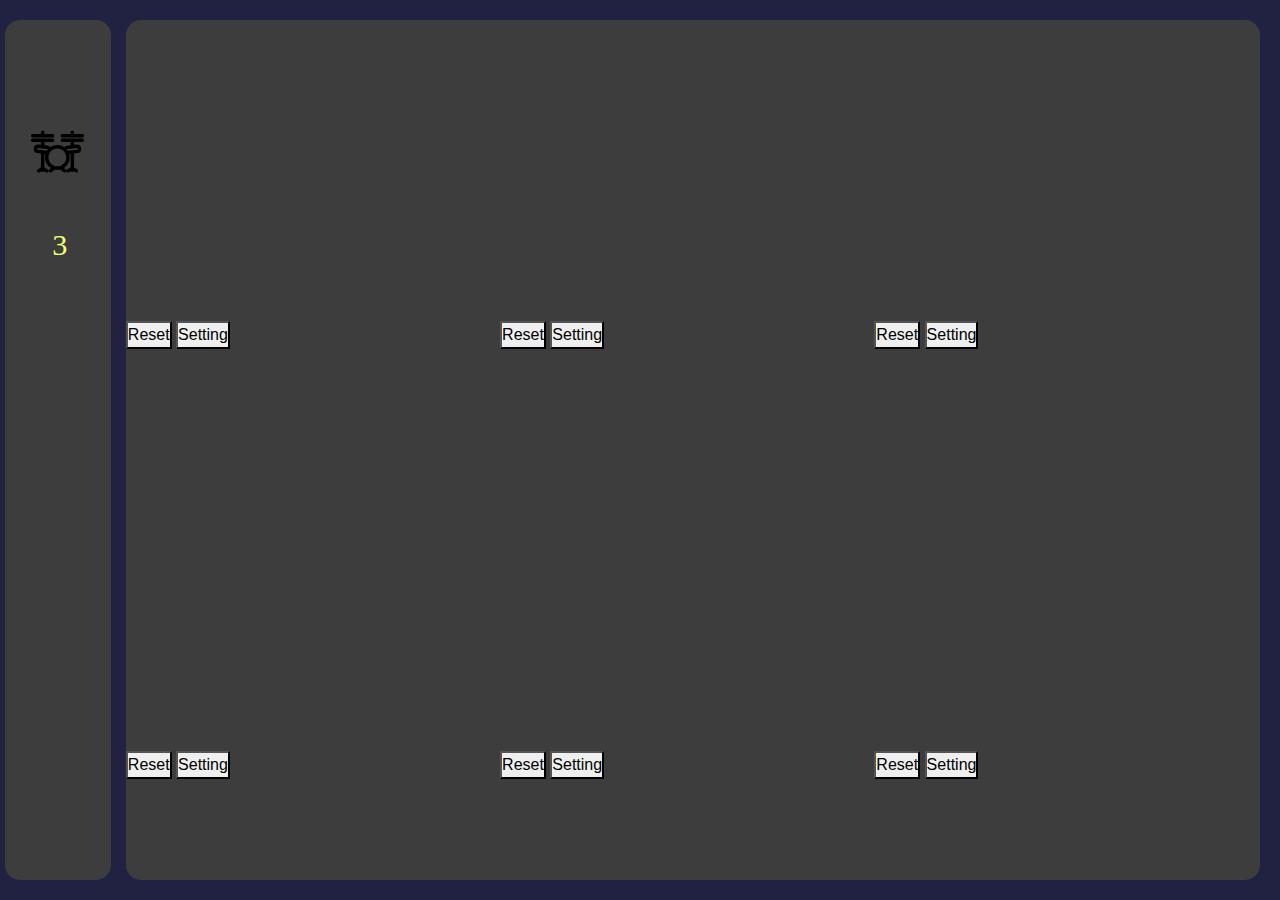
==== commit fca77daf: "Debug and adjust style" ====
--- a/index.html
+++ b/index.html
@@ -1,18 +1,19 @@
 <!DOCTYPE html>
 <html lang="en">
 	<head>
+		<link
+			rel="shortcut icon"
+			type="image/x-icon"
+			href="./images/icons/icon-72x72.png"
+		/>
 		<meta charset="UTF-8" />
 		<meta name="viewport" content="width=device-width, initial-scale=1.0" />
 		<meta http-equiv="X-UA-Compatible" content="ie=edge" />
 		<title>Sound Looper</title>
 		<link rel="stylesheet" href="src/bootstrap.min.css" />
 		<link rel="stylesheet" type="text/css" href="css/style.css" />
-		<link rel="manifest" href="/manifest.json" />
 		<!-- CODELAB: Add iOS meta tags and icons -->
-		<meta name="apple-mobile-web-app-capable" content="yes" />
-		<meta name="apple-mobile-web-app-status-bar-style" content="black" />
-		<meta name="apple-mobile-web-app-title" content="SoundLooper PWA" />
-		<link rel="apple-touch-icon" href="/images/icons/icon-152x152.png" />
+
 		<!-- CODELAB: Add description here -->
 		<meta name="description" content="SoundLooper app" />
 		<!-- CODELAB: Add meta theme-color -->
@@ -21,22 +22,24 @@
 
 	<body>
 		<style data="waveform_data" type="text/css"></style>
+
 		<div id="controller" class="container-fluid">
+			<div id="alert" class="hide"></div>
 			<div id="recorder_setting" class="fixed_center hide">
+				<div class="setting_top_button_container">
+					<span
+						class="recorder_setting_button"
+						onclick="SettingOnClickReset()"
+						>RESET</span
+					>
+					<span
+						class="recorder_setting_button"
+						onclick="OnClickSettingCross()"
+						>CLOSE</span
+					>
+				</div>
 				<div class="recorder_setting_bg">
 					<div class="recorder_setting_container">
-						<div class="setting_top_button_container">
-							<span
-								class="recorder_setting_button"
-								onclick="OnClickReset()"
-								>RESET</span
-							>
-							<span
-								class="recorder_setting_button"
-								onclick="OnClickSettingCross()"
-								>CLOSE</span
-							>
-						</div>
 						<div id="setting_record_container"></div>
 					</div>
 				</div>
@@ -61,6 +64,7 @@
 		</div>
 		<div id="audio_list" class="hide"></div>
 	</body>
+	<script src="https://cdnjs.cloudflare.com/ajax/libs/howler/2.1.2/howler.min.js"></script>
 	<script src="src/wavesurfer.js"></script>
 	<script src="src/jquery.js"></script>
 	<script src="src/popper.min.js"></script>
--- a/css/style.css
+++ b/css/style.css
@@ -1,2 +1,2 @@
-#function_bar{width:100%;height:100%;background-color:#3d3d3d;border-radius:15px;padding-top:15px;overflow-y:auto;direction:rtl}#function_bar::-webkit-scrollbar-track{background-color:#212241;border-radius:10px}#function_bar::-webkit-scrollbar{width:5px;background-color:#212241}#function_bar::-webkit-scrollbar-thumb{border-radius:10px;background-image:-webkit-gradient(linear, left bottom, left top, color-stop(0.44, #929396), color-stop(0.72, #5b5e61), color-stop(0.86, #1c3a94))}#function_bar ul{list-style:none;margin:0}#function_bar li svg{border-radius:5px}#function_bar li svg path{fill:#c9c9c9}#function_bar li svg g{fill:#c9c9c9}.function{-webkit-animation-name:main_in;animation-name:main_in;-webkit-animation-duration:1s;animation-duration:1s;opacity:1}#textid{fill:#f1ff73;font-family:fantasy}@-webkit-keyframes main_in{0%{opacity:0}100%{opacity:1}}@keyframes main_in{0%{opacity:0}100%{opacity:1}}.background_circle .Sektor-circle{fill:#3d3d3d !important}.background_circle rect{fill:#f1ff73}.background_circle path{stroke:#747474}#main #instrument{height:0;width:100%}#main #record_control{width:100%;height:100%}#main #record_control #recorder_row{width:100%;height:100%;display:-webkit-box;display:-ms-flexbox;display:flex;-webkit-box-orient:horizontal;-webkit-box-direction:normal;-ms-flex-direction:row;flex-direction:row;-ms-flex-wrap:wrap;flex-wrap:wrap}#main #record_control #recorder_row .recorder{width:33%;height:50%}#main.instrument #instrument{height:60%}#main.instrument #record_control{height:40%}#main.instrument #record_control #recorder_row{width:100%;height:100%;display:-webkit-box;display:-ms-flexbox;display:flex;-webkit-box-orient:horizontal;-webkit-box-direction:normal;-ms-flex-direction:row;flex-direction:row;-ms-flex-wrap:wrap;flex-wrap:wrap}#main.instrument #record_control #recorder_row .recorder{width:16.66%;height:100%}#piano_container{display:-webkit-box;display:-ms-flexbox;display:flex;-webkit-box-orient:vertical;-webkit-box-direction:normal;-ms-flex-direction:column;flex-direction:column}.recorder.empty .background_circle svg rect{display:none}.recorder.empty svg radialGradient stop{stop-color:#bebebe}.recorder.recording svg radialGradient stop{stop-color:red}.recorder.recorded svg radialGradient stop{stop-color:blue}.recorder.waiting svg radialGradient stop{stop-color:#ffd000}.recorder.looping svg radialGradient stop{stop-color:lime}.st00{fill:url(#recorderRadiaGradient0)}.st01{fill:url(#recorderRadiaGradient1)}.st02{fill:url(#recorderRadiaGradient2)}.st03{fill:url(#recorderRadiaGradient3)}.st04{fill:url(#recorderRadiaGradient4)}.st05{fill:url(#recorderRadiaGradient5)}.st1{fill:#303263}.st2{fill:#004b96}.recorder_setting_bg{height:80%;width:90%;background-color:#3d3d3d;border-radius:10px;display:-webkit-box;display:-ms-flexbox;display:flex;-webkit-box-orient:horizontal;-webkit-box-direction:reverse;-ms-flex-direction:row-reverse;flex-direction:row-reverse;position:relative}.recorder_setting_container{height:100%;width:60%;overflow:auto}.recorder_setting_container .setting_top_button_container{height:15%;width:100%;display:-webkit-box;display:-ms-flexbox;display:flex;-webkit-box-pack:space-evenly;-ms-flex-pack:space-evenly;justify-content:space-evenly;-webkit-box-align:center;-ms-flex-align:center;align-items:center}.recorder_setting_button{height:60%;width:20%;border-radius:5px;background-color:#004b96;display:-webkit-box;display:-ms-flexbox;display:flex;-webkit-box-pack:center;-ms-flex-pack:center;justify-content:center;-webkit-box-align:center;-ms-flex-align:center;align-items:center;color:white;font-weight:bold;cursor:pointer}.record_waveform{overflow:hidden;position:relative}.record_waveform wave_container,.record_waveform wave,.record_waveform canvas{pointer-events:none;width:100% !important}.record_waveform .slider{position:absolute;z-index:10;top:0;left:0;-webkit-appearance:none;width:100%;height:100%;background:none;outline:none}.record_waveform .slider::-webkit-slider-thumb{-webkit-appearance:none;appearance:none;height:128px;background:rgba(128,255,185,0);cursor:pointer}.record_waveform .wave_container{position:relative}.record_waveform .display_area{height:100%;position:absolute;background-color:rgba(128,255,185,0.5);left:50%;-webkit-transform:translate(-50%, 0%);transform:translate(-50%, 0%)}#piano_container{width:100%;height:100%}#piano_container #piano_keyboard{width:100%;height:100%;display:-webkit-box;display:-ms-flexbox;display:flex;overflow-x:auto;overflow-y:hidden}#piano_container #piano_keyboard .key_set{position:relative}#piano_container #piano_keyboard .key_set .white{background-color:white;border:1px gray solid;height:100%;width:100px}#piano_container #piano_keyboard .key_set .white:active{background-color:#ebebeb}#piano_container #piano_keyboard .key_set .black{background-color:#313131;position:absolute;left:75%;top:0;height:50%;width:50%;z-index:1}#piano_container #piano_keyboard .key_set .black:active{background-color:#000}#piano_container #piano_keyboard .key_set audio{width:100%;position:absolute;bottom:0;pointer-events:none;opacity:0}#drum-machine{width:100%;height:100%;position:relative}#drum-machine #drum-pad{width:100%;height:100%;display:-webkit-box;display:-ms-flexbox;display:flex;-ms-flex-wrap:wrap;flex-wrap:wrap}#drum-machine #drum-pad .drum_container{width:25%;height:50%;display:-webkit-box;display:-ms-flexbox;display:flex;-webkit-box-pack:center;-ms-flex-pack:center;justify-content:center;-webkit-box-align:center;-ms-flex-align:center;align-items:center}#drum-machine #drum-pad .drum_container .drum{width:40%;padding-bottom:30%;background-color:#004b96;color:white;border-radius:10%}#drum-machine #drum-pad .drum_container .drum .text{font-size:15px;text-align:center;position:relative;top:95px}*{padding:0;margin:0}html,body{height:100%;width:100%}#controller,#main,#record_control,#controller_row{height:100%;padding:0%}#controller_row{padding:20px;background-color:#212241}#record_control{display:-webkit-box;display:-ms-flexbox;display:flex;-webkit-box-pack:center;-ms-flex-pack:center;justify-content:center;-webkit-box-orient:vertical;-webkit-box-direction:normal;-ms-flex-direction:column;flex-direction:column}#main{background-color:#3d3d3d;border-radius:15px}#main #recorder_row{height:100%}.recorder{background-color:rgba(0,0,0,0)}.recorder .controller_reocorder_top{position:relative;margin:0 auto;width:50%;height:70%;background-color:rgba(0,0,0,0)}.recorder.setting .controller_reocorder_top{position:fixed;z-index:30;height:100%;width:30%;max-height:60vh;top:50%;-webkit-transform:translate(0, -50%);transform:translate(0, -50%);left:7.5%}.recorder.setting button{display:none}.background_circle svg,.mainButton{position:absolute;height:100%;width:100%;z-index:1;background-color:rgba(0,0,0,0)}.hide{display:none !important}.fixed_center{position:fixed;z-index:20;top:0;bottom:0;left:0;right:0;display:-webkit-box;display:-ms-flexbox;display:flex;-webkit-box-pack:center;-ms-flex-pack:center;justify-content:center;-webkit-box-align:center;-ms-flex-align:center;align-items:center;background-color:rgba(20,20,20,0.7)}.lds-ring div{-webkit-box-sizing:border-box;box-sizing:border-box;display:block;position:absolute;width:51px;height:51px;margin:6px;border:6px solid #f1ff73;border-radius:50%;-webkit-animation:lds-ring 1.2s cubic-bezier(0.5, 0, 0.5, 1) infinite;animation:lds-ring 1.2s cubic-bezier(0.5, 0, 0.5, 1) infinite;border-color:#f1ff73 transparent transparent transparent}.lds-ring div:nth-child(1){-webkit-animation-delay:-0.45s;animation-delay:-0.45s}.lds-ring div:nth-child(2){-webkit-animation-delay:-0.3s;animation-delay:-0.3s}.lds-ring div:nth-child(3){-webkit-animation-delay:-0.15s;animation-delay:-0.15s}@-webkit-keyframes lds-ring{0%{-webkit-transform:rotate(0deg);transform:rotate(0deg)}100%{-webkit-transform:rotate(360deg);transform:rotate(360deg)}}@keyframes lds-ring{0%{-webkit-transform:rotate(0deg);transform:rotate(0deg)}100%{-webkit-transform:rotate(360deg);transform:rotate(360deg)}}
+#function_bar{width:100%;height:100%;background-color:#3d3d3d;border-radius:15px;padding-top:15px;overflow-y:auto;direction:rtl}#function_bar img{width:70%;display:block;margin:0 auto;margin-bottom:30px}#function_bar::-webkit-scrollbar-track{background-color:#212241;border-radius:10px}#function_bar::-webkit-scrollbar{width:5px;background-color:#212241}#function_bar::-webkit-scrollbar-thumb{border-radius:10px;background-image:-webkit-gradient(linear, left bottom, left top, color-stop(0.44, #929396), color-stop(0.72, #5b5e61), color-stop(0.86, #1c3a94))}#function_bar ul{list-style:none;margin:0}#function_bar li svg{border-radius:5px}#function_bar li svg path{fill:#c9c9c9}#function_bar li svg g{fill:#c9c9c9}.function{-webkit-animation-name:main_in;animation-name:main_in;-webkit-animation-duration:1s;animation-duration:1s;opacity:1}#textid{fill:#f1ff73;font-family:fantasy}@-webkit-keyframes main_in{0%{opacity:0}100%{opacity:1}}@keyframes main_in{0%{opacity:0}100%{opacity:1}}.background_circle{border-radius:100%;border:2px #747474 solid;width:70%;padding-bottom:70%;display:-webkit-box;display:-ms-flexbox;display:flex;position:relative;-webkit-box-sizing:border-box;box-sizing:border-box}.background_circle .line{left:50%;height:50%;width:1px;-webkit-transform-origin:bottom;transform-origin:bottom;position:absolute}.background_circle .line div{width:10px;height:8px;background:#f1ff73}@-webkit-keyframes circleAnimate{0%{-webkit-transform:rotate(0deg);transform:rotate(0deg)}100%{-webkit-transform:rotate(360deg);transform:rotate(360deg)}}@keyframes circleAnimate{0%{-webkit-transform:rotate(0deg);transform:rotate(0deg)}100%{-webkit-transform:rotate(360deg);transform:rotate(360deg)}}#main #instrument{height:0;width:100%}#main #record_control{width:100%;height:100%}#main #record_control #recorder_row{width:100%;height:100%;display:-webkit-box;display:-ms-flexbox;display:flex;-webkit-box-orient:horizontal;-webkit-box-direction:normal;-ms-flex-direction:row;flex-direction:row;-ms-flex-wrap:wrap;flex-wrap:wrap}#main #record_control #recorder_row .recorder{width:33%;height:50%}#main.instrument #instrument{height:60%}#main.instrument #record_control{height:40%}#main.instrument #record_control #recorder_row{width:100%;height:100%;display:-webkit-box;display:-ms-flexbox;display:flex;-webkit-box-orient:horizontal;-webkit-box-direction:normal;-ms-flex-direction:row;flex-direction:row;-ms-flex-wrap:wrap;flex-wrap:wrap}#main.instrument #record_control #recorder_row .recorder{width:16.66%;height:100%}#piano_container{display:-webkit-box;display:-ms-flexbox;display:flex;-webkit-box-orient:vertical;-webkit-box-direction:normal;-ms-flex-direction:column;flex-direction:column}.recorder.empty .background_circle svg rect{display:none}.recorder.empty svg radialGradient stop{stop-color:#bebebe}.recorder.recording svg radialGradient stop{stop-color:red}.recorder.recorded svg radialGradient stop{stop-color:blue}.recorder.waiting svg radialGradient stop{stop-color:#ffd000}.recorder.looping svg radialGradient stop{stop-color:lime}.st00{fill:url(#recorderRadiaGradient0)}.st01{fill:url(#recorderRadiaGradient1)}.st02{fill:url(#recorderRadiaGradient2)}.st03{fill:url(#recorderRadiaGradient3)}.st04{fill:url(#recorderRadiaGradient4)}.st05{fill:url(#recorderRadiaGradient5)}.st1{fill:#303263}.st2{fill:#004b96}.recorder_setting_bg{height:80%;width:90%;background-color:#3d3d3d;border-radius:10px;display:-webkit-box;display:-ms-flexbox;display:flex;-webkit-box-orient:horizontal;-webkit-box-direction:reverse;-ms-flex-direction:row-reverse;flex-direction:row-reverse;position:relative}.recorder_setting_container{height:100%;width:60%;overflow:auto;padding:5%}.setting_top_button_container{position:absolute;bottom:15%;left:7.5%;height:20%;width:30%;display:-webkit-box;display:-ms-flexbox;display:flex;z-index:2;-webkit-box-pack:space-evenly;-ms-flex-pack:space-evenly;justify-content:space-evenly}.recorder_setting_button{height:-webkit-fit-content;height:-moz-fit-content;height:fit-content;padding:10px;margin-top:auto;width:20% 0;border-radius:5px;background-color:#004b96;display:-webkit-box;display:-ms-flexbox;display:flex;-webkit-box-pack:center;-ms-flex-pack:center;justify-content:center;-webkit-box-align:center;-ms-flex-align:center;align-items:center;color:white;font-weight:bold;cursor:pointer}.setting_audio_container{margin-bottom:10px}.setting_audio_container{width:100%;display:-webkit-box;display:-ms-flexbox;display:flex}.setting_control_button_container{height:100px;width:100px;display:-webkit-box;display:-ms-flexbox;display:flex;-ms-flex-wrap:wrap;flex-wrap:wrap;margin-left:10px}.setting_control_button_container .setting_control_button{width:50%;height:50%;border:1px solid #c9c9c9;-webkit-box-sizing:border-box;box-sizing:border-box;cursor:pointer;display:-webkit-box;display:-ms-flexbox;display:flex;-webkit-box-pack:center;-ms-flex-pack:center;justify-content:center;-webkit-box-align:center;-ms-flex-align:center;align-items:center}.setting_control_button_container .setting_control_button img{width:60%;height:60%}.record_waveform{-webkit-box-flex:1;-ms-flex-positive:1;flex-grow:1;overflow:hidden;position:relative}.record_waveform wave_container,.record_waveform wave,.record_waveform canvas{pointer-events:none;width:100% !important}.record_waveform .slider{position:absolute;z-index:10;top:0;left:0;-webkit-appearance:none;width:100%;height:100%;background:none;outline:none}.record_waveform .slider::-webkit-slider-thumb{-webkit-appearance:none;appearance:none;height:100px;background:rgba(128,255,185,0);cursor:pointer}.record_waveform .wave_container{position:relative;height:100px}.record_waveform .display_area{height:100%;position:absolute;background-color:rgba(128,255,185,0.5);left:50%;-webkit-transform:translate(-50%, 0%);transform:translate(-50%, 0%)}.record_waveform .setting_instrument_box{position:absolute;top:0;width:20px;height:100px;display:-webkit-box;display:-ms-flexbox;display:flex}.record_waveform .setting_instrument_box img{width:100%}.record_waveform .setting_piano_key{position:absolute;width:12px;height:10px;border-radius:99px;background-color:#203636}.record_waveform .setting_piano_key .setting_piano_key_black{height:100%;line-height:10px;margin-left:12px}.record_waveform .setting_piano_key .setting_piano_key_left{position:absolute;height:30px;left:0;top:5px;border-left:2px solid #203636}.record_waveform .setting_piano_key .setting_piano_key_right{position:absolute;height:30px;right:0;bottom:5px;border-right:2px solid #203636}.record_waveform .setting_piano_key .setting_piano_key_center,.record_waveform .setting_piano_key .setting_piano_key_bottom,.record_waveform .setting_piano_key .setting_piano_key_top,.record_waveform .setting_piano_key .setting_piano_key_top-5px{width:18px;left:-3px;border-bottom:2px solid #203636;position:absolute}.record_waveform .setting_piano_key .setting_piano_key_center{bottom:4px}.record_waveform .setting_piano_key .setting_piano_key_bottom{bottom:-1px}.record_waveform .setting_piano_key .setting_piano_key_top{top:-1px}.record_waveform .setting_piano_key .setting_piano_key_top-5px{top:-4px}.record_waveform .notation_line{width:100%;position:absolute;border-bottom:1px solid black}#piano_container{width:100%;height:100%}#piano_container #piano_keyboard{width:100%;height:100%;display:-webkit-box;display:-ms-flexbox;display:flex;overflow-x:auto;overflow-y:hidden}#piano_container #piano_keyboard .key_set{position:relative}#piano_container #piano_keyboard .key_set .white{background-color:white;border:1px gray solid;height:100%;width:100px}#piano_container #piano_keyboard .key_set .white:active{background-color:#ebebeb}#piano_container #piano_keyboard .key_set .black{background-color:#313131;position:absolute;left:75%;top:0;height:50%;width:50%;z-index:1}#piano_container #piano_keyboard .key_set .black:active{background-color:#000}#piano_container #piano_keyboard .key_set audio{width:100%;position:absolute;bottom:0;pointer-events:none;opacity:0}#drum-machine{width:100%;height:100%;position:relative}#drum-machine #drum-pad{width:100%;height:100%;display:-webkit-box;display:-ms-flexbox;display:flex;-ms-flex-wrap:wrap;flex-wrap:wrap}#drum-machine #drum-pad .drum_container{width:25%;height:50%;display:-webkit-box;display:-ms-flexbox;display:flex;-webkit-box-pack:center;-ms-flex-pack:center;justify-content:center;-webkit-box-align:center;-ms-flex-align:center;align-items:center}#drum-machine #drum-pad .drum_container .drum{width:40%;padding-bottom:40%;background-color:#004b96;color:white;border-radius:10%;position:relative}#drum-machine #drum-pad .drum_container .drum:active{background-color:#303263}#drum-machine #drum-pad .drum_container .drum .text{position:absolute;top:60%;left:50%;-webkit-transform:translate(-50%, -60%);transform:translate(-50%, -60%);font-size:15px;text-align:center}*{padding:0;margin:0}html,body{height:100%;overflow:hidden;width:100%}#controller,#main,#record_control,#controller_row{height:100%;padding:0%}#controller_row{padding:20px;background-color:#212241}#record_control{display:-webkit-box;display:-ms-flexbox;display:flex;-webkit-box-pack:center;-ms-flex-pack:center;justify-content:center;-webkit-box-orient:vertical;-webkit-box-direction:normal;-ms-flex-direction:column;flex-direction:column}#main{background-color:#3d3d3d;border-radius:15px}#main #recorder_row{height:100%}.recorder{background-color:rgba(0,0,0,0)}.recorder .controller_reocorder_top{position:relative;margin:0 auto;width:50%;height:70%;background-color:rgba(0,0,0,0);display:-webkit-box;display:-ms-flexbox;display:flex;-webkit-box-pack:center;-ms-flex-pack:center;justify-content:center;-webkit-box-align:center;-ms-flex-align:center;align-items:center}.recorder.setting .controller_reocorder_top{position:fixed;z-index:30;height:100%;width:30%;max-height:60vh;top:50%;-webkit-transform:translate(0, -50%);transform:translate(0, -50%);left:7.5%}.recorder.setting button{display:none}#alert{position:absolute;left:50%;-webkit-transform:translateX(-50%);transform:translateX(-50%);min-width:40%;padding:10px;background-color:#fff;border-radius:4px;z-index:1;text-align:center;color:red}.mainButton{top:0;left:0;position:absolute;height:100%;width:100%;z-index:1;background-color:rgba(0,0,0,0)}.hide,.hidden{display:none !important}.fixed_center{position:fixed;z-index:20;top:0;bottom:0;left:0;right:0;display:-webkit-box;display:-ms-flexbox;display:flex;-webkit-box-pack:center;-ms-flex-pack:center;justify-content:center;-webkit-box-align:center;-ms-flex-align:center;align-items:center;background-color:rgba(20,20,20,0.7)}.lds-ring div{-webkit-box-sizing:border-box;box-sizing:border-box;display:block;position:absolute;width:51px;height:51px;margin:6px;border:6px solid #f1ff73;border-radius:50%;-webkit-animation:lds-ring 1.2s cubic-bezier(0.5, 0, 0.5, 1) infinite;animation:lds-ring 1.2s cubic-bezier(0.5, 0, 0.5, 1) infinite;border-color:#f1ff73 transparent transparent transparent}.lds-ring div:nth-child(1){-webkit-animation-delay:-0.45s;animation-delay:-0.45s}.lds-ring div:nth-child(2){-webkit-animation-delay:-0.3s;animation-delay:-0.3s}.lds-ring div:nth-child(3){-webkit-animation-delay:-0.15s;animation-delay:-0.15s}@-webkit-keyframes lds-ring{0%{-webkit-transform:rotate(0deg);transform:rotate(0deg)}100%{-webkit-transform:rotate(360deg);transform:rotate(360deg)}}@keyframes lds-ring{0%{-webkit-transform:rotate(0deg);transform:rotate(0deg)}100%{-webkit-transform:rotate(360deg);transform:rotate(360deg)}}:-webkit-full-screen body,:-moz-full-screen body,:-ms-fullscreen body{width:100vw;height:100vh}:full-screen body{width:100vw;height:100vh}:-webkit-full-screen body{width:100vw;height:100vh}:-moz-full-screen body{width:100vw;height:100vh}:-ms-fullscreen body{width:100vw;height:100vh}:fullscreen body{width:100vw;height:100vh}:-webkit-full-screen body{width:100vw;height:100vh}
 /*# sourceMappingURL=style.css.map */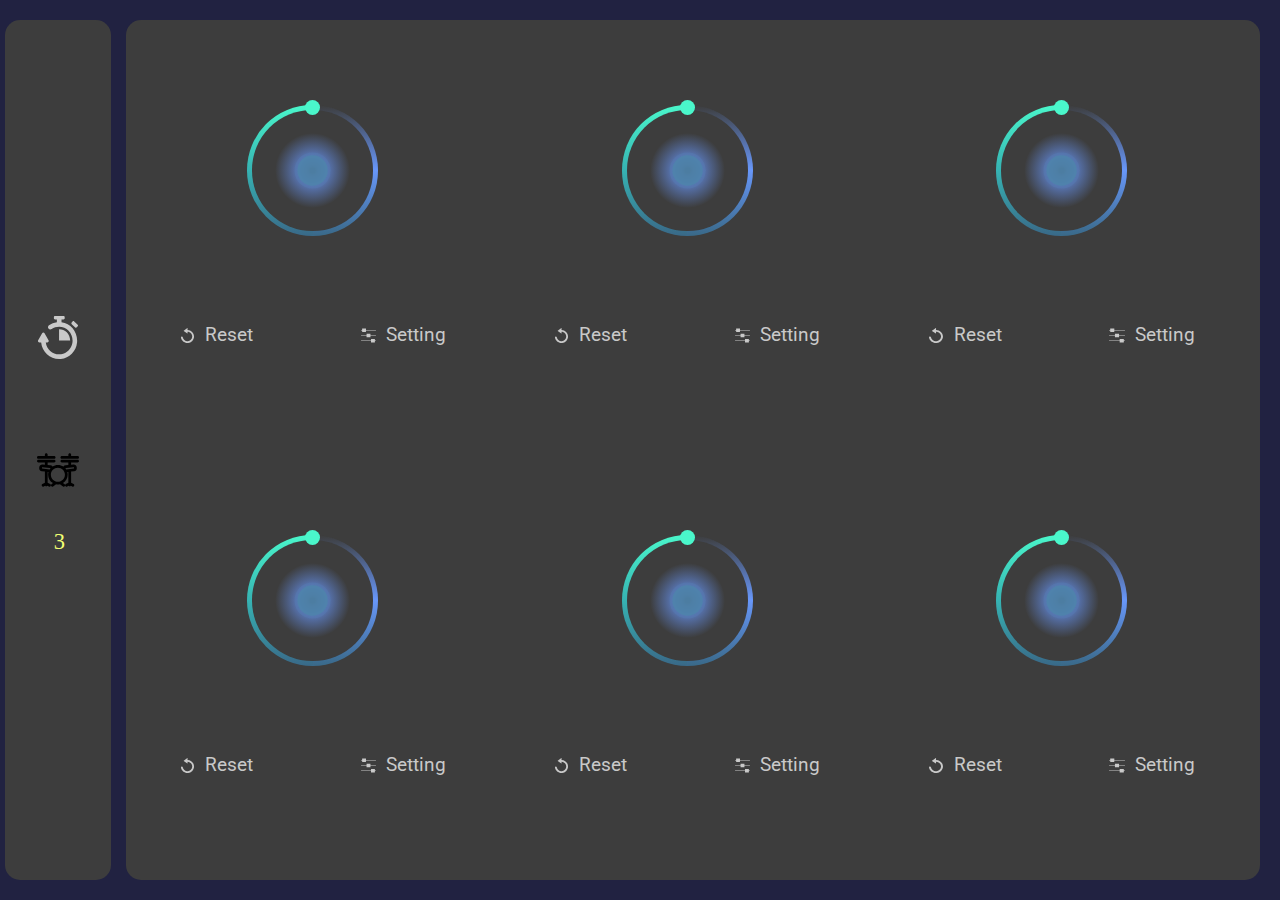
==== commit 95729ac7: "Add download page" ====
--- a/index.html
+++ b/index.html
@@ -4,7 +4,7 @@
 		<link
 			rel="shortcut icon"
 			type="image/x-icon"
-			href="./images/icons/icon-72x72.png"
+			href="./images/icons/icon.png"
 		/>
 		<meta charset="UTF-8" />
 		<meta name="viewport" content="width=device-width, initial-scale=1.0" />
@@ -26,22 +26,34 @@
 		<div id="controller" class="container-fluid">
 			<div id="alert" class="hide"></div>
 			<div id="recorder_setting" class="fixed_center hide">
-				<div class="setting_top_button_container">
-					<span
-						class="recorder_setting_button"
-						onclick="SettingOnClickReset()"
-						>RESET</span
-					>
-					<span
-						class="recorder_setting_button"
-						onclick="OnClickSettingCross()"
-						>CLOSE</span
-					>
-				</div>
 				<div class="recorder_setting_bg">
 					<div class="recorder_setting_container">
+						<div class="setting_top_button_container">
+							<span
+								class="recorder_setting_button"
+								onclick="SettingOnClickReset()"
+								>RESET</span
+							>
+							<span
+								class="recorder_setting_button"
+								onclick="OnClickSettingCross()"
+								>CLOSE</span
+							>
+						</div>
 						<div id="setting_record_container"></div>
 					</div>
+				</div>
+			</div>
+			<div id="recorder_download" class="fixed_center hide">
+				<div class="recorder_download_container">
+					<div class="download_top_button_container">
+						<span
+							class="recorder_download_button"
+							onclick="OnClickDownloadCross()"
+							>CLOSE</span
+						>
+					</div>
+					<div id="download_record_container"></div>
 				</div>
 			</div>
 			<div id="loading_spinner" class="lds-ring fixed_center hide">
@@ -75,6 +87,7 @@
 	<script src="js/loop_control.js"></script>
 	<script src="js/record_control.js"></script>
 	<script src="js/record_setting.js"></script>
+	<script src="js/download.js"></script>
 	<script src="js/function_bar.js"></script>
 	<script src="js/piano.js"></script>
 	<script src="js/drum.js"></script>
--- a/css/style.css
+++ b/css/style.css
@@ -1,2 +1,4 @@
-#function_bar{width:100%;height:100%;background-color:#3d3d3d;border-radius:15px;padding-top:15px;overflow-y:auto;direction:rtl}#function_bar img{width:70%;display:block;margin:0 auto;margin-bottom:30px}#function_bar::-webkit-scrollbar-track{background-color:#212241;border-radius:10px}#function_bar::-webkit-scrollbar{width:5px;background-color:#212241}#function_bar::-webkit-scrollbar-thumb{border-radius:10px;background-image:-webkit-gradient(linear, left bottom, left top, color-stop(0.44, #929396), color-stop(0.72, #5b5e61), color-stop(0.86, #1c3a94))}#function_bar ul{list-style:none;margin:0}#function_bar li svg{border-radius:5px}#function_bar li svg path{fill:#c9c9c9}#function_bar li svg g{fill:#c9c9c9}.function{-webkit-animation-name:main_in;animation-name:main_in;-webkit-animation-duration:1s;animation-duration:1s;opacity:1}#textid{fill:#f1ff73;font-family:fantasy}@-webkit-keyframes main_in{0%{opacity:0}100%{opacity:1}}@keyframes main_in{0%{opacity:0}100%{opacity:1}}.background_circle{border-radius:100%;border:2px #747474 solid;width:70%;padding-bottom:70%;display:-webkit-box;display:-ms-flexbox;display:flex;position:relative;-webkit-box-sizing:border-box;box-sizing:border-box}.background_circle .line{left:50%;height:50%;width:1px;-webkit-transform-origin:bottom;transform-origin:bottom;position:absolute}.background_circle .line div{width:10px;height:8px;background:#f1ff73}@-webkit-keyframes circleAnimate{0%{-webkit-transform:rotate(0deg);transform:rotate(0deg)}100%{-webkit-transform:rotate(360deg);transform:rotate(360deg)}}@keyframes circleAnimate{0%{-webkit-transform:rotate(0deg);transform:rotate(0deg)}100%{-webkit-transform:rotate(360deg);transform:rotate(360deg)}}#main #instrument{height:0;width:100%}#main #record_control{width:100%;height:100%}#main #record_control #recorder_row{width:100%;height:100%;display:-webkit-box;display:-ms-flexbox;display:flex;-webkit-box-orient:horizontal;-webkit-box-direction:normal;-ms-flex-direction:row;flex-direction:row;-ms-flex-wrap:wrap;flex-wrap:wrap}#main #record_control #recorder_row .recorder{width:33%;height:50%}#main.instrument #instrument{height:60%}#main.instrument #record_control{height:40%}#main.instrument #record_control #recorder_row{width:100%;height:100%;display:-webkit-box;display:-ms-flexbox;display:flex;-webkit-box-orient:horizontal;-webkit-box-direction:normal;-ms-flex-direction:row;flex-direction:row;-ms-flex-wrap:wrap;flex-wrap:wrap}#main.instrument #record_control #recorder_row .recorder{width:16.66%;height:100%}#piano_container{display:-webkit-box;display:-ms-flexbox;display:flex;-webkit-box-orient:vertical;-webkit-box-direction:normal;-ms-flex-direction:column;flex-direction:column}.recorder.empty .background_circle svg rect{display:none}.recorder.empty svg radialGradient stop{stop-color:#bebebe}.recorder.recording svg radialGradient stop{stop-color:red}.recorder.recorded svg radialGradient stop{stop-color:blue}.recorder.waiting svg radialGradient stop{stop-color:#ffd000}.recorder.looping svg radialGradient stop{stop-color:lime}.st00{fill:url(#recorderRadiaGradient0)}.st01{fill:url(#recorderRadiaGradient1)}.st02{fill:url(#recorderRadiaGradient2)}.st03{fill:url(#recorderRadiaGradient3)}.st04{fill:url(#recorderRadiaGradient4)}.st05{fill:url(#recorderRadiaGradient5)}.st1{fill:#303263}.st2{fill:#004b96}.recorder_setting_bg{height:80%;width:90%;background-color:#3d3d3d;border-radius:10px;display:-webkit-box;display:-ms-flexbox;display:flex;-webkit-box-orient:horizontal;-webkit-box-direction:reverse;-ms-flex-direction:row-reverse;flex-direction:row-reverse;position:relative}.recorder_setting_container{height:100%;width:60%;overflow:auto;padding:5%}.setting_top_button_container{position:absolute;bottom:15%;left:7.5%;height:20%;width:30%;display:-webkit-box;display:-ms-flexbox;display:flex;z-index:2;-webkit-box-pack:space-evenly;-ms-flex-pack:space-evenly;justify-content:space-evenly}.recorder_setting_button{height:-webkit-fit-content;height:-moz-fit-content;height:fit-content;padding:10px;margin-top:auto;width:20% 0;border-radius:5px;background-color:#004b96;display:-webkit-box;display:-ms-flexbox;display:flex;-webkit-box-pack:center;-ms-flex-pack:center;justify-content:center;-webkit-box-align:center;-ms-flex-align:center;align-items:center;color:white;font-weight:bold;cursor:pointer}.setting_audio_container{margin-bottom:10px}.setting_audio_container{width:100%;display:-webkit-box;display:-ms-flexbox;display:flex}.setting_control_button_container{height:100px;width:100px;display:-webkit-box;display:-ms-flexbox;display:flex;-ms-flex-wrap:wrap;flex-wrap:wrap;margin-left:10px}.setting_control_button_container .setting_control_button{width:50%;height:50%;border:1px solid #c9c9c9;-webkit-box-sizing:border-box;box-sizing:border-box;cursor:pointer;display:-webkit-box;display:-ms-flexbox;display:flex;-webkit-box-pack:center;-ms-flex-pack:center;justify-content:center;-webkit-box-align:center;-ms-flex-align:center;align-items:center}.setting_control_button_container .setting_control_button img{width:60%;height:60%}.record_waveform{-webkit-box-flex:1;-ms-flex-positive:1;flex-grow:1;overflow:hidden;position:relative}.record_waveform wave_container,.record_waveform wave,.record_waveform canvas{pointer-events:none;width:100% !important}.record_waveform .slider{position:absolute;z-index:10;top:0;left:0;-webkit-appearance:none;width:100%;height:100%;background:none;outline:none}.record_waveform .slider::-webkit-slider-thumb{-webkit-appearance:none;appearance:none;height:100px;background:rgba(128,255,185,0);cursor:pointer}.record_waveform .wave_container{position:relative;height:100px}.record_waveform .display_area{height:100%;position:absolute;background-color:rgba(128,255,185,0.5);left:50%;-webkit-transform:translate(-50%, 0%);transform:translate(-50%, 0%)}.record_waveform .setting_instrument_box{position:absolute;top:0;width:20px;height:100px;display:-webkit-box;display:-ms-flexbox;display:flex}.record_waveform .setting_instrument_box img{width:100%}.record_waveform .setting_piano_key{position:absolute;width:12px;height:10px;border-radius:99px;background-color:#203636}.record_waveform .setting_piano_key .setting_piano_key_black{height:100%;line-height:10px;margin-left:12px}.record_waveform .setting_piano_key .setting_piano_key_left{position:absolute;height:30px;left:0;top:5px;border-left:2px solid #203636}.record_waveform .setting_piano_key .setting_piano_key_right{position:absolute;height:30px;right:0;bottom:5px;border-right:2px solid #203636}.record_waveform .setting_piano_key .setting_piano_key_center,.record_waveform .setting_piano_key .setting_piano_key_bottom,.record_waveform .setting_piano_key .setting_piano_key_top,.record_waveform .setting_piano_key .setting_piano_key_top-5px{width:18px;left:-3px;border-bottom:2px solid #203636;position:absolute}.record_waveform .setting_piano_key .setting_piano_key_center{bottom:4px}.record_waveform .setting_piano_key .setting_piano_key_bottom{bottom:-1px}.record_waveform .setting_piano_key .setting_piano_key_top{top:-1px}.record_waveform .setting_piano_key .setting_piano_key_top-5px{top:-4px}.record_waveform .notation_line{width:100%;position:absolute;border-bottom:1px solid black}#piano_container{width:100%;height:100%}#piano_container #piano_keyboard{width:100%;height:100%;display:-webkit-box;display:-ms-flexbox;display:flex;overflow-x:auto;overflow-y:hidden}#piano_container #piano_keyboard .key_set{position:relative}#piano_container #piano_keyboard .key_set .white{background-color:white;border:1px gray solid;height:100%;width:100px}#piano_container #piano_keyboard .key_set .white:active{background-color:#ebebeb}#piano_container #piano_keyboard .key_set .black{background-color:#313131;position:absolute;left:75%;top:0;height:50%;width:50%;z-index:1}#piano_container #piano_keyboard .key_set .black:active{background-color:#000}#piano_container #piano_keyboard .key_set audio{width:100%;position:absolute;bottom:0;pointer-events:none;opacity:0}#drum-machine{width:100%;height:100%;position:relative}#drum-machine #drum-pad{width:100%;height:100%;display:-webkit-box;display:-ms-flexbox;display:flex;-ms-flex-wrap:wrap;flex-wrap:wrap}#drum-machine #drum-pad .drum_container{width:25%;height:50%;display:-webkit-box;display:-ms-flexbox;display:flex;-webkit-box-pack:center;-ms-flex-pack:center;justify-content:center;-webkit-box-align:center;-ms-flex-align:center;align-items:center}#drum-machine #drum-pad .drum_container .drum{width:40%;padding-bottom:40%;background-color:#004b96;color:white;border-radius:10%;position:relative}#drum-machine #drum-pad .drum_container .drum:active{background-color:#303263}#drum-machine #drum-pad .drum_container .drum .text{position:absolute;top:60%;left:50%;-webkit-transform:translate(-50%, -60%);transform:translate(-50%, -60%);font-size:15px;text-align:center}*{padding:0;margin:0}html,body{height:100%;overflow:hidden;width:100%}#controller,#main,#record_control,#controller_row{height:100%;padding:0%}#controller_row{padding:20px;background-color:#212241}#record_control{display:-webkit-box;display:-ms-flexbox;display:flex;-webkit-box-pack:center;-ms-flex-pack:center;justify-content:center;-webkit-box-orient:vertical;-webkit-box-direction:normal;-ms-flex-direction:column;flex-direction:column}#main{background-color:#3d3d3d;border-radius:15px}#main #recorder_row{height:100%}.recorder{background-color:rgba(0,0,0,0)}.recorder .controller_reocorder_top{position:relative;margin:0 auto;width:50%;height:70%;background-color:rgba(0,0,0,0);display:-webkit-box;display:-ms-flexbox;display:flex;-webkit-box-pack:center;-ms-flex-pack:center;justify-content:center;-webkit-box-align:center;-ms-flex-align:center;align-items:center}.recorder.setting .controller_reocorder_top{position:fixed;z-index:30;height:100%;width:30%;max-height:60vh;top:50%;-webkit-transform:translate(0, -50%);transform:translate(0, -50%);left:7.5%}.recorder.setting button{display:none}#alert{position:absolute;left:50%;-webkit-transform:translateX(-50%);transform:translateX(-50%);min-width:40%;padding:10px;background-color:#fff;border-radius:4px;z-index:1;text-align:center;color:red}.mainButton{top:0;left:0;position:absolute;height:100%;width:100%;z-index:1;background-color:rgba(0,0,0,0)}.hide,.hidden{display:none !important}.fixed_center{position:fixed;z-index:20;top:0;bottom:0;left:0;right:0;display:-webkit-box;display:-ms-flexbox;display:flex;-webkit-box-pack:center;-ms-flex-pack:center;justify-content:center;-webkit-box-align:center;-ms-flex-align:center;align-items:center;background-color:rgba(20,20,20,0.7)}.lds-ring div{-webkit-box-sizing:border-box;box-sizing:border-box;display:block;position:absolute;width:51px;height:51px;margin:6px;border:6px solid #f1ff73;border-radius:50%;-webkit-animation:lds-ring 1.2s cubic-bezier(0.5, 0, 0.5, 1) infinite;animation:lds-ring 1.2s cubic-bezier(0.5, 0, 0.5, 1) infinite;border-color:#f1ff73 transparent transparent transparent}.lds-ring div:nth-child(1){-webkit-animation-delay:-0.45s;animation-delay:-0.45s}.lds-ring div:nth-child(2){-webkit-animation-delay:-0.3s;animation-delay:-0.3s}.lds-ring div:nth-child(3){-webkit-animation-delay:-0.15s;animation-delay:-0.15s}@-webkit-keyframes lds-ring{0%{-webkit-transform:rotate(0deg);transform:rotate(0deg)}100%{-webkit-transform:rotate(360deg);transform:rotate(360deg)}}@keyframes lds-ring{0%{-webkit-transform:rotate(0deg);transform:rotate(0deg)}100%{-webkit-transform:rotate(360deg);transform:rotate(360deg)}}:-webkit-full-screen body,:-moz-full-screen body,:-ms-fullscreen body{width:100vw;height:100vh}:full-screen body{width:100vw;height:100vh}:-webkit-full-screen body{width:100vw;height:100vh}:-moz-full-screen body{width:100vw;height:100vh}:-ms-fullscreen body{width:100vw;height:100vh}:fullscreen body{width:100vw;height:100vh}:-webkit-full-screen body{width:100vw;height:100vh}
+body{font-family:-apple-system, BlinkMacSystemFont, 'Segoe UI', Roboto,+ Helvetica, Arial, sans-serif, 'Apple Color Emoji', 'Segoe UI Emoji',+ 'Segoe UI Symbol'}#function_bar{width:100%;max-height:100%;background-color:#3d3d3d;border-radius:15px;padding:15px 0;display:-webkit-box;display:-ms-flexbox;display:flex;-webkit-box-orient:vertical;-webkit-box-direction:normal;-ms-flex-direction:column;flex-direction:column;-webkit-box-pack:center;-ms-flex-pack:center;justify-content:center;direction:rtl;overflow-y:auto}#function_bar #function_bar_container{width:100%;max-height:100%}#function_bar img{width:40%;display:block;margin:0 auto;margin-bottom:30px}#function_bar::-webkit-scrollbar-track{background-color:#212241;border-radius:10px}#function_bar::-webkit-scrollbar{width:5px;background-color:#212241}#function_bar::-webkit-scrollbar-thumb{border-radius:10px;background-image:-webkit-gradient(linear, left bottom, left top, color-stop(0.44, #929396), color-stop(0.72, #5b5e61), color-stop(0.86, #1c3a94))}#function_bar ul{list-style:none;margin:0}#function_bar li svg{border-radius:5px}#function_bar li svg path{fill:#c9c9c9}#function_bar li svg g{fill:#c9c9c9}.function{-webkit-animation-name:main_in;animation-name:main_in;-webkit-animation-duration:1s;animation-duration:1s;opacity:1}.time_text{width:100%;padding-top:50%;position:relative;margin:0 auto;margin-bottom:10px}.time_text svg{position:absolute;top:0;left:0;width:100%;height:80%}#textid{fill:#f1ff73;font-family:fantasy}@-webkit-keyframes main_in{0%{opacity:0}100%{opacity:1}}@keyframes main_in{0%{opacity:0}100%{opacity:1}}.background_circle{pointer-events:none;position:relative;width:70%;padding-bottom:70%}.background_circle .content_box{display:-webkit-box;display:-ms-flexbox;display:flex;-webkit-box-pack:center;-ms-flex-pack:center;justify-content:center;-ms-flex-wrap:wrap;flex-wrap:wrap;position:absolute;-webkit-box-sizing:border-box;box-sizing:border-box;top:0;left:0;right:0;bottom:0;margin:auto;width:100%;height:100%;border-radius:50%;background:#3d3d3d}@-webkit-keyframes rotateB{0%{border-color:transparent}50%{border-color:#00b0ff}100%{border-color:transparent}}@keyframes rotateB{0%{border-color:transparent}50%{border-color:#00b0ff}100%{border-color:transparent}}.background_circle .circle{position:absolute;width:15px;height:50%;z-index:2;-webkit-transform-origin:50% 100%;transform-origin:50% 100%;-webkit-transform:rotate(0deg);transform:rotate(0deg)}@-webkit-keyframes rotateS{50%{-webkit-transform:rotate(180deg);transform:rotate(180deg)}100%{-webkit-transform:rotate(360deg);transform:rotate(360deg)}}@keyframes rotateS{50%{-webkit-transform:rotate(180deg);transform:rotate(180deg)}100%{-webkit-transform:rotate(360deg);transform:rotate(360deg)}}.background_circle .box{position:absolute;top:-5px;width:15px;height:15px;border-radius:50%;background:#4af7cb;-webkit-animation:boxS 1.5s linear infinite;animation:boxS 1.5s linear infinite}@-webkit-keyframes boxS{50%{-webkit-box-shadow:1px 0 10px rgba(74,247,203,0.5),-1px 0 10px rgba(74,247,203,0.5),0 1px 10px rgba(74,247,203,0.5),0 -1px 10px rgba(74,247,203,0.5);box-shadow:1px 0 10px rgba(74,247,203,0.5),-1px 0 10px rgba(74,247,203,0.5),0 1px 10px rgba(74,247,203,0.5),0 -1px 10px rgba(74,247,203,0.5)}100%{-webkit-box-shadow:0 0 0 rgba(74,247,203,0.5);box-shadow:0 0 0 rgba(74,247,203,0.5)}}@keyframes boxS{50%{-webkit-box-shadow:1px 0 10px rgba(74,247,203,0.5),-1px 0 10px rgba(74,247,203,0.5),0 1px 10px rgba(74,247,203,0.5),0 -1px 10px rgba(74,247,203,0.5);box-shadow:1px 0 10px rgba(74,247,203,0.5),-1px 0 10px rgba(74,247,203,0.5),0 1px 10px rgba(74,247,203,0.5),0 -1px 10px rgba(74,247,203,0.5)}100%{-webkit-box-shadow:0 0 0 rgba(74,247,203,0.5);box-shadow:0 0 0 rgba(74,247,203,0.5)}}.background_circle .background_box{position:relative;width:50%;height:50%;-webkit-box-sizing:border-box;box-sizing:border-box}.background_circle .b1{border-radius:100% 0 0 0/ 100% 0 0 0;background:-webkit-gradient(linear, left top, left bottom, from(#4af7cb), to(#36b3b3));background:linear-gradient(#4af7cb, #36b3b3)}.background_circle .b2{border-radius:0 100% 0 0/ 0 100% 0 0;background:-webkit-gradient(linear, left top, left bottom, from(transparent), to(#6897fa));background:linear-gradient(transparent, #6897fa)}.background_circle .b3{border-radius:0 0 0 100%/ 0 0 0 100%;background:-webkit-gradient(linear, left top, left bottom, from(#36b3b3), to(#396988));background:linear-gradient(#36b3b3, #396988)}.background_circle .b4{border-radius:0 0 100% 0/ 0 0 100% 0;background:-webkit-gradient(linear, left top, left bottom, from(#6897fa), to(#396988));background:linear-gradient(#6897fa, #396988)}.background_circle .background{position:absolute;width:calc(100% - 5px);height:calc(100% - 5px);background:#3d3d3d;border:none}.background_circle .c1{right:0;bottom:0;border-radius:100% 0 0 0/ 100% 0 0 0}.background_circle .c2{left:0;bottom:0;border-radius:0 100% 0 0/ 0 100% 0 0}.background_circle .c3{right:0;top:0;border-radius:0 0 0 100%/ 0 0 0 100%}.background_circle .c4{left:0;top:0;border-radius:0 0 100% 0/ 0 0 100% 0}@-webkit-keyframes circleAnimate{0%{-webkit-transform:rotate(0deg);transform:rotate(0deg)}100%{-webkit-transform:rotate(360deg);transform:rotate(360deg)}}@keyframes circleAnimate{0%{-webkit-transform:rotate(0deg);transform:rotate(0deg)}100%{-webkit-transform:rotate(360deg);transform:rotate(360deg)}}#main #instrument{height:0;width:100%}#main #record_control{width:100%;height:100%}#main #record_control.setting{position:absolute;bottom:12%;width:30%;height:30%;z-index:20;left:0}#main #record_control.setting .recorder .background_circle{width:100%;padding-bottom:100%}#main #record_control.setting .recorder .background_circle .box{width:5px;height:5px;top:0px;left:5px}#main #record_control.setting .recorder.setting .background_circle{width:70%;padding-bottom:70%}#main #record_control.setting .recorder.setting .background_circle .box{width:15px;height:15px;top:-5px;left:0px}#main #record_control.setting .main_screen_button{display:none}#main #record_control #recorder_row{width:100%;height:100%;display:-webkit-box;display:-ms-flexbox;display:flex;-webkit-box-orient:horizontal;-webkit-box-direction:normal;-ms-flex-direction:row;flex-direction:row;-ms-flex-wrap:wrap;flex-wrap:wrap}#main #record_control #recorder_row .recorder{width:33%;height:50%}#main.instrument #instrument{height:60%}#main.instrument #record_control{height:40%}#main.instrument #record_control #recorder_row{width:100%;height:100%;display:-webkit-box;display:-ms-flexbox;display:flex;-webkit-box-orient:horizontal;-webkit-box-direction:normal;-ms-flex-direction:row;flex-direction:row;-ms-flex-wrap:wrap;flex-wrap:wrap}#main.instrument #record_control #recorder_row .recorder{width:16.66%;height:100%}#main.instrument #record_control #recorder_row .recorder .background_circle{width:100%;padding-bottom:100%}#main.instrument #record_control #recorder_row .recorder .background_circle .box{width:5px;height:5px;top:0px;left:5px}#main.instrument #record_control.setting{height:30%}#main.instrument #record_control.setting #recorder_row{width:100%;height:100%;display:-webkit-box;display:-ms-flexbox;display:flex;-webkit-box-orient:horizontal;-webkit-box-direction:normal;-ms-flex-direction:row;flex-direction:row;-ms-flex-wrap:wrap;flex-wrap:wrap}#main.instrument #record_control.setting #recorder_row .recorder{width:33%;height:50%}#main.instrument #record_control.setting #recorder_row .recorder .background_circle{width:100%;padding-bottom:100%}#main.instrument #record_control.setting #recorder_row .recorder .background_circle .box{width:5px;height:5px;top:0px;left:5px}#main.instrument #record_control.setting #recorder_row .recorder.setting .box{width:15px;height:15px;top:-5px;left:0px}#piano_container{display:-webkit-box;display:-ms-flexbox;display:flex;-webkit-box-orient:vertical;-webkit-box-direction:normal;-ms-flex-direction:column;flex-direction:column}.recorder.empty .background_circle svg rect{display:none}.recorder.empty svg radialGradient stop{stop-color:#6897fa}.recorder.empty .st1{fill:#557ab18c}.recorder.empty .st2{fill:#4d85aad0}.recorder.recording svg circle.st_shawdow{-webkit-transform-origin:center;transform-origin:center;-webkit-animation:scaling 1.5s ease-in-out infinite;animation:scaling 1.5s ease-in-out infinite}.recorder.recording svg radialGradient stop{stop-color:#a55050}.recorder.recording .st1{fill:#7266a5}.recorder.recording .st2{fill:#78a2c5}.recorder.recorded svg radialGradient stop{stop-color:#1a2c91}.recorder.recorded .st1{fill:#7266a5}.recorder.recorded .st2{fill:#78a2c5}.recorder.waiting svg radialGradient stop{stop-color:#9c935b}.recorder.waiting .st1{fill:#7266a5}.recorder.waiting .st2{fill:#78a2c5}.recorder.looping svg radialGradient stop{stop-color:#40c573}.recorder.looping .st1{fill:#7266a5}.recorder.looping .st2{fill:#78a2c5}@-webkit-keyframes scaling{0%{-webkit-transform:scale(1);transform:scale(1)}50%{-webkit-transform:scale(1.2);transform:scale(1.2)}100%{-webkit-transform:scale(1);transform:scale(1)}}@keyframes scaling{0%{-webkit-transform:scale(1);transform:scale(1)}50%{-webkit-transform:scale(1.2);transform:scale(1.2)}100%{-webkit-transform:scale(1);transform:scale(1)}}.st00{fill:url(#recorderRadiaGradient0)}.st01{fill:url(#recorderRadiaGradient1)}.st02{fill:url(#recorderRadiaGradient2)}.st03{fill:url(#recorderRadiaGradient3)}.st04{fill:url(#recorderRadiaGradient4)}.st05{fill:url(#recorderRadiaGradient5)}.recorder_setting_bg{height:80%;width:90%;background-color:#3d3d3d;border-radius:10px;display:-webkit-box;display:-ms-flexbox;display:flex;-webkit-box-orient:horizontal;-webkit-box-direction:reverse;-ms-flex-direction:row-reverse;flex-direction:row-reverse;position:relative}.recorder_setting_container{height:100%;width:60%;overflow:auto;padding:30px}.setting_top_button_container{height:-webkit-fit-content;height:-moz-fit-content;height:fit-content;width:100%;display:-webkit-box;display:-ms-flexbox;display:flex;z-index:2;-webkit-box-pack:space-evenly;-ms-flex-pack:space-evenly;justify-content:space-evenly;margin-bottom:30px}.recorder_setting_button{height:-webkit-fit-content;height:-moz-fit-content;height:fit-content;padding:10px 0;width:20%;border-radius:5px;background-color:#4d85aad0;display:-webkit-box;display:-ms-flexbox;display:flex;-webkit-box-pack:center;-ms-flex-pack:center;justify-content:center;-webkit-box-align:center;-ms-flex-align:center;align-items:center;color:white;font-weight:bold;cursor:pointer}.setting_audio_container{margin-bottom:10px}.setting_audio_container{width:100%;display:-webkit-box;display:-ms-flexbox;display:flex}.setting_control_button_container{height:128px;width:128px;display:-webkit-box;display:-ms-flexbox;display:flex;-ms-flex-wrap:wrap;flex-wrap:wrap;margin-left:10px;position:relative}.setting_control_button_container .setting_control_button{width:50%;height:50%;border:1px solid #c9c9c9;-webkit-box-sizing:border-box;box-sizing:border-box;cursor:pointer;display:-webkit-box;display:-ms-flexbox;display:flex;-webkit-box-pack:center;-ms-flex-pack:center;justify-content:center;-webkit-box-align:center;-ms-flex-align:center;align-items:center}.setting_control_button_container .setting_control_button img{width:60%;height:60%;-webkit-user-select:none;-moz-user-select:none;-ms-user-select:none;user-select:none;margin:0 auto;pointer-events:none}.record_waveform{-webkit-box-flex:1;-ms-flex-positive:1;flex-grow:1;overflow:hidden;position:relative}.record_waveform wave_container,.record_waveform wave,.record_waveform canvas{pointer-events:none;width:100% !important;border:none !important}.record_waveform .slider{position:absolute;z-index:10;top:0;left:0;-webkit-appearance:none;width:100%;height:100%;background:none;outline:none;border:none}.record_waveform .slider::-webkit-slider-thumb{-webkit-appearance:none;appearance:none;border:none;height:128px;background:rgba(128,255,185,0);cursor:pointer}.record_waveform .wave_container{position:relative;height:128px}.record_waveform .display_area{height:100%;position:absolute;background-color:rgba(128,255,185,0.5);left:50%;-webkit-transform:translate(-50%, 0%);transform:translate(-50%, 0%)}.record_waveform .setting_instrument_box{position:absolute;top:0;width:20px;height:128px;display:-webkit-box;display:-ms-flexbox;display:flex}.record_waveform .setting_instrument_box img{width:100%}.record_waveform .setting_piano_key{position:absolute;width:12px;height:10px;border-radius:99px;background-color:#203636}.record_waveform .setting_piano_key .setting_piano_key_black{height:100%;line-height:10px;margin-left:12px}.record_waveform .setting_piano_key .setting_piano_key_left{position:absolute;height:30px;left:0;top:5px;border-left:2px solid #203636}.record_waveform .setting_piano_key .setting_piano_key_right{position:absolute;height:30px;right:0;bottom:5px;border-right:2px solid #203636}.record_waveform .setting_piano_key .setting_piano_key_center,.record_waveform .setting_piano_key .setting_piano_key_bottom,.record_waveform .setting_piano_key .setting_piano_key_top,.record_waveform .setting_piano_key .setting_piano_key_top-5px{width:18px;left:-3px;border-bottom:2px solid #203636;position:absolute}.record_waveform .setting_piano_key .setting_piano_key_center{bottom:4px}.record_waveform .setting_piano_key .setting_piano_key_bottom{bottom:-1px}.record_waveform .setting_piano_key .setting_piano_key_top{top:-1px}.record_waveform .setting_piano_key .setting_piano_key_top-5px{top:-4px}.record_waveform .notation_line{width:100%;position:absolute;border-bottom:1px solid black}#recorder_download .recorder_download_container{width:90%;height:80%;background-color:#3d3d3d;border-radius:8px;padding:20px;overflow:auto}#recorder_download .download_top_button_container{width:100%;display:-webkit-box;display:-ms-flexbox;display:flex;-webkit-box-orient:horizontal;-webkit-box-direction:reverse;-ms-flex-direction:row-reverse;flex-direction:row-reverse;margin-bottom:20px}#recorder_download .download_top_button_container .recorder_download_button{height:-webkit-fit-content;height:-moz-fit-content;height:fit-content;padding:10px 0;width:20%;border-radius:5px;background-color:#4d85aad0;display:-webkit-box;display:-ms-flexbox;display:flex;-webkit-box-pack:center;-ms-flex-pack:center;justify-content:center;-webkit-box-align:center;-ms-flex-align:center;align-items:center;color:white;font-weight:bold;cursor:pointer}#recorder_download .download_record_row{width:100%;height:64px;display:-webkit-box;display:-ms-flexbox;display:flex}#recorder_download .download_record_row p{color:#c9c9c9;font-size:1.5em;padding:10px 0}#recorder_download .download_record_row .download_wave{-webkit-box-flex:1;-ms-flex-positive:1;flex-grow:1;pointer-events:none}#recorder_download .download_record_row .download_button_container{height:100%;width:64px;display:-webkit-box;display:-ms-flexbox;display:flex;-webkit-box-pack:center;-ms-flex-pack:center;justify-content:center;-webkit-box-align:center;-ms-flex-align:center;align-items:center}#recorder_download .download_record_row .download_button_container img{width:60%;height:60%;cursor:pointer}#piano_container{width:100%;height:100%}#piano_container #piano_keyboard{width:100%;height:100%;display:-webkit-box;display:-ms-flexbox;display:flex;overflow-x:auto;overflow-y:hidden}#piano_container #piano_keyboard .key_set{position:relative}#piano_container #piano_keyboard .key_set .white{background-color:white;border:1px gray solid;height:100%;width:100px}#piano_container #piano_keyboard .key_set .white:active{background-color:#ebebeb}#piano_container #piano_keyboard .key_set .black{background-color:#313131;position:absolute;left:75%;top:0;height:50%;width:50%;z-index:1}#piano_container #piano_keyboard .key_set .black:active{background-color:#000}#piano_container #piano_keyboard .key_set audio{width:100%;position:absolute;bottom:0;pointer-events:none;opacity:0}#drum-machine{width:100%;height:100%;position:relative}#drum-machine #drum-pad{width:100%;height:100%;display:-webkit-box;display:-ms-flexbox;display:flex;-ms-flex-wrap:wrap;flex-wrap:wrap}#drum-machine #drum-pad .drum_container{width:25%;height:50%;display:-webkit-box;display:-ms-flexbox;display:flex;-webkit-box-pack:center;-ms-flex-pack:center;justify-content:center;-webkit-box-align:center;-ms-flex-align:center;align-items:center}#drum-machine #drum-pad .drum_container .drum{width:40%;padding-bottom:40%;background-color:#4d85aad0;color:white;border-radius:10%;position:relative}#drum-machine #drum-pad .drum_container .drum:active{background-color:#557ab18c}#drum-machine #drum-pad .drum_container .drum .text{position:absolute;top:60%;left:50%;-webkit-transform:translate(-50%, -60%);transform:translate(-50%, -60%);font-size:15px;text-align:center}*{padding:0;margin:0}html,body{height:100%;overflow:hidden;width:100%}#controller,#main,#record_control,#controller_row{height:100%;padding:0%}#controller_row{padding:20px;background-color:#212241}#record_control{display:-webkit-box;display:-ms-flexbox;display:flex;-webkit-box-pack:center;-ms-flex-pack:center;justify-content:center;-webkit-box-orient:vertical;-webkit-box-direction:normal;-ms-flex-direction:column;flex-direction:column}#main{background-color:#3d3d3d;border-radius:15px}#main #recorder_row{height:100%}.recorder{display:-webkit-box;display:-ms-flexbox;display:flex;-webkit-box-orient:vertical;-webkit-box-direction:normal;-ms-flex-direction:column;flex-direction:column;background-color:rgba(0,0,0,0)}.recorder .recorder_button_container{-webkit-box-flex:1;-ms-flex-positive:1;flex-grow:1;display:-webkit-box;display:-ms-flexbox;display:flex;-webkit-box-align:end;-ms-flex-align:end;align-items:flex-end;-ms-flex-pack:distribute;justify-content:space-around;-ms-flex-wrap:wrap-reverse;flex-wrap:wrap-reverse}.recorder .recorder_button_container .main_screen_button{height:-webkit-fit-content;height:-moz-fit-content;height:fit-content;display:inline-block;display:-webkit-box;display:-ms-flexbox;display:flex;-webkit-box-pack:center;-ms-flex-pack:center;justify-content:center;-webkit-box-align:center;-ms-flex-align:center;align-items:center;cursor:pointer;font-size:1.2em;color:#c9c9c9}.recorder .recorder_button_container .main_screen_button img{max-width:5%;min-width:0.8em;margin-right:10px}.recorder .controller_reocorder_top{position:relative;margin:0 auto;width:50%;height:70%;background-color:rgba(0,0,0,0);display:-webkit-box;display:-ms-flexbox;display:flex;-webkit-box-pack:center;-ms-flex-pack:center;justify-content:center;-webkit-box-align:center;-ms-flex-align:center;align-items:center}.recorder.setting .controller_reocorder_top{position:fixed;z-index:30;height:20%;width:20%;max-height:60vh;top:25%;-webkit-transform:translate(0, -10%);transform:translate(0, -10%);left:12.5%}#alert{position:absolute;left:50%;-webkit-transform:translateX(-50%);transform:translateX(-50%);min-width:40%;padding:10px;background-color:#fff;border-radius:4px;z-index:10;text-align:center;color:red}.mainButton{top:0;left:0;position:absolute;height:100%;width:100%;z-index:1;background-color:rgba(0,0,0,0)}.hide,.hidden{display:none !important}.fixed_center{position:fixed;z-index:20;top:0;bottom:0;left:0;right:0;display:-webkit-box;display:-ms-flexbox;display:flex;-webkit-box-pack:center;-ms-flex-pack:center;justify-content:center;-webkit-box-align:center;-ms-flex-align:center;align-items:center;background-color:rgba(20,20,20,0.7)}.fixed_center.dragging{z-index:-20}.lds-ring div{-webkit-box-sizing:border-box;box-sizing:border-box;display:block;position:absolute;width:51px;height:51px;margin:6px;border:6px solid #f1ff73;border-radius:50%;-webkit-animation:lds-ring 1.2s cubic-bezier(0.5, 0, 0.5, 1) infinite;animation:lds-ring 1.2s cubic-bezier(0.5, 0, 0.5, 1) infinite;border-color:#f1ff73 transparent transparent transparent}.lds-ring div:nth-child(1){-webkit-animation-delay:-0.45s;animation-delay:-0.45s}.lds-ring div:nth-child(2){-webkit-animation-delay:-0.3s;animation-delay:-0.3s}.lds-ring div:nth-child(3){-webkit-animation-delay:-0.15s;animation-delay:-0.15s}@-webkit-keyframes lds-ring{0%{-webkit-transform:rotate(0deg);transform:rotate(0deg)}100%{-webkit-transform:rotate(360deg);transform:rotate(360deg)}}@keyframes lds-ring{0%{-webkit-transform:rotate(0deg);transform:rotate(0deg)}100%{-webkit-transform:rotate(360deg);transform:rotate(360deg)}}:-webkit-full-screen body,:-moz-full-screen body,:-ms-fullscreen body{width:100vw;height:100vh}:full-screen body{width:100vw;height:100vh}:-webkit-full-screen body{width:100vw;height:100vh}:-moz-full-screen body{width:100vw;height:100vh}:-ms-fullscreen body{width:100vw;height:100vh}:fullscreen body{width:100vw;height:100vh}:-webkit-full-screen body{width:100vw;height:100vh}
 /*# sourceMappingURL=style.css.map */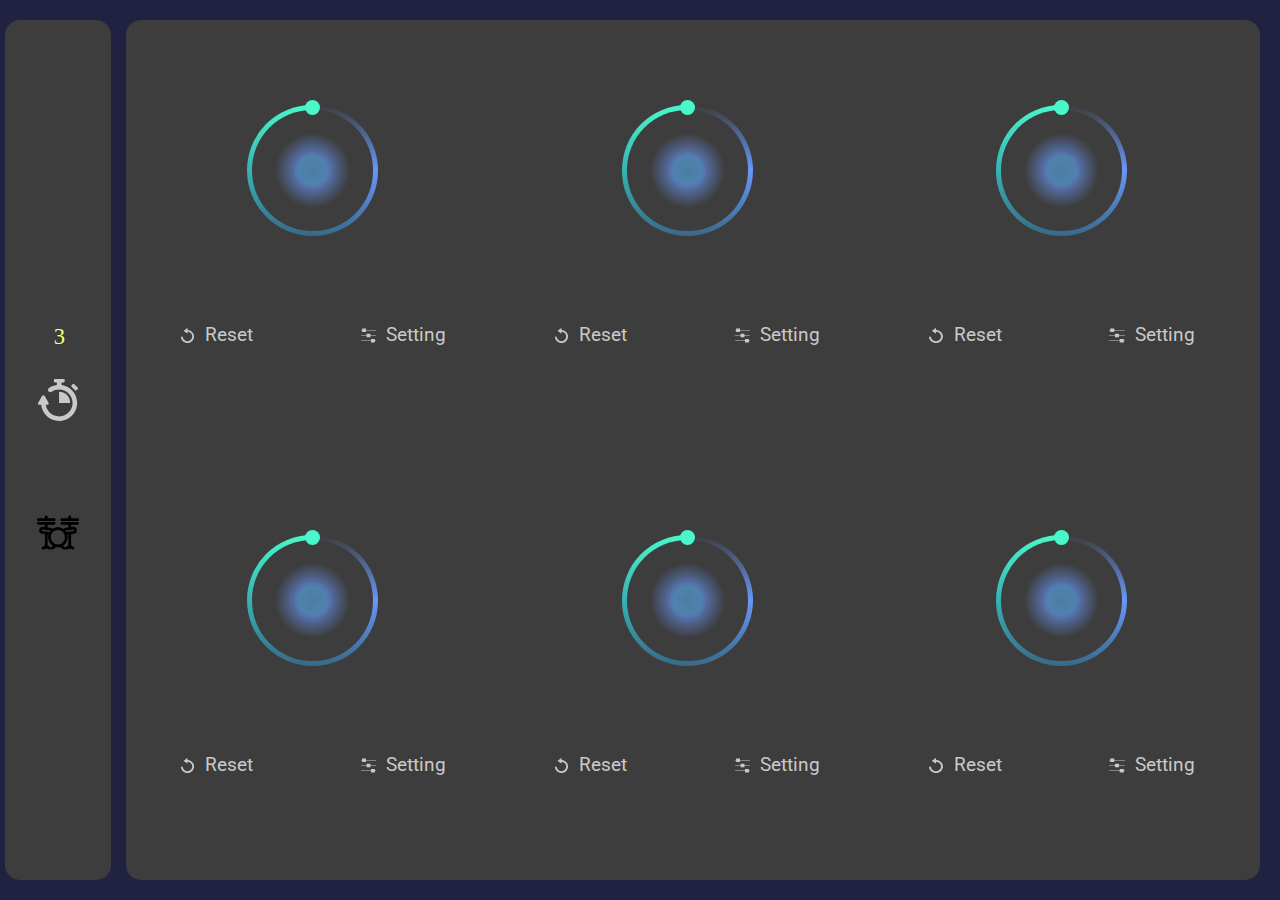
==== commit 1f67fed1: "Add touch screen ontouch" ====
--- a/index.html
+++ b/index.html
@@ -8,6 +8,7 @@
 		/>
 		<meta charset="UTF-8" />
 		<meta name="viewport" content="width=device-width, initial-scale=1.0" />
+		<meta name="viewport" content="width=device-width,user-scalable=no" />
 		<meta http-equiv="X-UA-Compatible" content="ie=edge" />
 		<title>Sound Looper</title>
 		<link rel="stylesheet" href="src/bootstrap.min.css" />
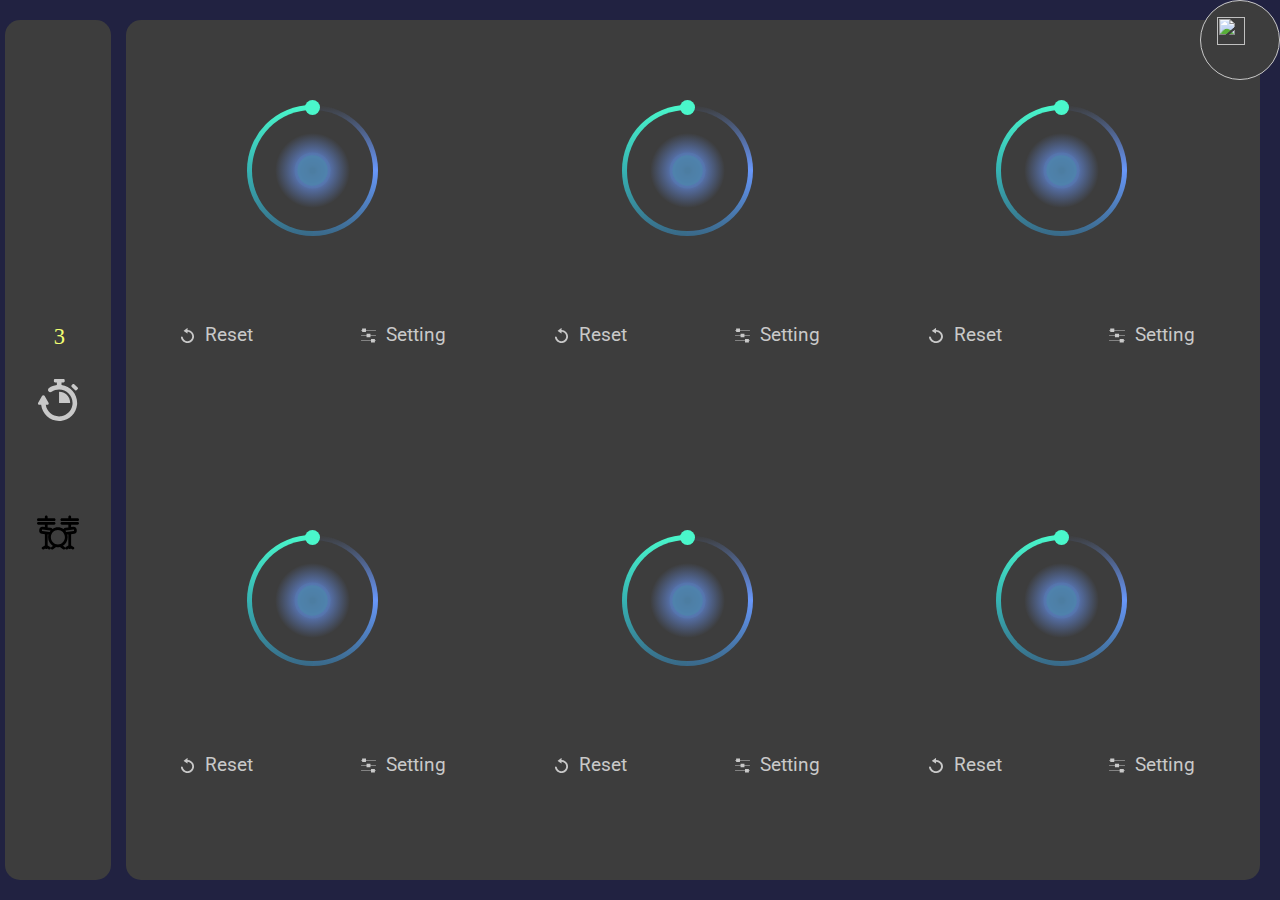
==== commit c2a4b5d2: "added tips detail" ====
--- a/index.html
+++ b/index.html
@@ -1,95 +1,86 @@
 <!DOCTYPE html>
 <html lang="en">
-	<head>
-		<link
-			rel="shortcut icon"
-			type="image/x-icon"
-			href="./images/icons/icon.png"
-		/>
-		<meta charset="UTF-8" />
-		<meta name="viewport" content="width=device-width, initial-scale=1.0" />
-		<meta name="viewport" content="width=device-width,user-scalable=no" />
-		<meta http-equiv="X-UA-Compatible" content="ie=edge" />
-		<title>Sound Looper</title>
-		<link rel="stylesheet" href="src/bootstrap.min.css" />
-		<link rel="stylesheet" type="text/css" href="css/style.css" />
-		<!-- CODELAB: Add iOS meta tags and icons -->
 
-		<!-- CODELAB: Add description here -->
-		<meta name="description" content="SoundLooper app" />
-		<!-- CODELAB: Add meta theme-color -->
-		<meta name="theme-color" content="#2196f3" />
-	</head>
+<head>
+	<link rel="shortcut icon" type="image/x-icon" href="./images/icons/icon.png" />
+	<meta charset="UTF-8" />
+	<meta name="viewport" content="width=device-width, initial-scale=1.0" />
+	<meta name="viewport" content="width=device-width,user-scalable=no" />
+	<meta http-equiv="X-UA-Compatible" content="ie=edge" />
+	<title>Sound Looper</title>
+	<link rel="stylesheet" href="src/bootstrap.min.css" />
+	<link rel="stylesheet" type="text/css" href="css/style.css" />
+	<!-- CODELAB: Add iOS meta tags and icons -->
 
-	<body>
-		<style data="waveform_data" type="text/css"></style>
+	<!-- CODELAB: Add description here -->
+	<meta name="description" content="SoundLooper app" />
+	<!-- CODELAB: Add meta theme-color -->
+	<meta name="theme-color" content="#2196f3" />
+</head>
 
-		<div id="controller" class="container-fluid">
-			<div id="alert" class="hide"></div>
-			<div id="recorder_setting" class="fixed_center hide">
-				<div class="recorder_setting_bg">
-					<div class="recorder_setting_container">
-						<div class="setting_top_button_container">
-							<span
-								class="recorder_setting_button"
-								onclick="SettingOnClickReset()"
-								>RESET</span
-							>
-							<span
-								class="recorder_setting_button"
-								onclick="OnClickSettingCross()"
-								>CLOSE</span
-							>
-						</div>
-						<div id="setting_record_container"></div>
+<body>
+	<style data="waveform_data" type="text/css"></style>
+
+	<div id="controller" class="container-fluid">
+		<div id="alert" class="hide"></div>
+		<div id="recorder_setting" class="fixed_center hide">
+			<div class="recorder_setting_bg">
+				<div class="recorder_setting_container">
+					<div class="setting_top_button_container">
+						<span class="recorder_setting_button" onclick="SettingOnClickReset()">RESET</span>
+						<span class="recorder_setting_button" onclick="OnClickSettingCross()">CLOSE</span>
 					</div>
+					<div id="setting_record_container"></div>
 				</div>
 			</div>
-			<div id="recorder_download" class="fixed_center hide">
-				<div class="recorder_download_container">
-					<div class="download_top_button_container">
-						<span
-							class="recorder_download_button"
-							onclick="OnClickDownloadCross()"
-							>CLOSE</span
-						>
-					</div>
-					<div id="download_record_container"></div>
+		</div>
+		<div id="tips" class="fixed_center hide"></div>
+		<div id="tips-icon">
+			<img onclick="OnClickToggleTips()" src="./svg/tip.svg" alt="" />
+		</div>
+		<div id="recorder_download" class="fixed_center hide">
+			<div class="recorder_download_container">
+				<div class="download_top_button_container">
+					<span class="recorder_download_button" onclick="OnClickDownloadCross()">CLOSE</span>
 				</div>
+				<div id="download_record_container"></div>
 			</div>
-			<div id="loading_spinner" class="lds-ring fixed_center hide">
-				<div></div>
-				<div></div>
-				<div></div>
-				<div></div>
-			</div>
-			<div id="controller_row" class="row">
-				<div id="function_bar" class="col-1"></div>
-				<div class="col-11">
-					<div id="main">
-						<div id="instrument"></div>
-						<div id="record_control">
-							<div id="recorder_row"></div>
-						</div>
+		</div>
+		<div id="loading_spinner" class="lds-ring fixed_center hide">
+			<div></div>
+			<div></div>
+			<div></div>
+			<div></div>
+		</div>
+		<div id="controller_row" class="row">
+			<div id="function_bar" class="col-1"></div>
+			<div class="col-11">
+				<div id="main">
+					<div id="instrument"></div>
+					<div id="record_control">
+						<div id="recorder_row"></div>
 					</div>
 				</div>
 			</div>
 		</div>
-		<div id="audio_list" class="hide"></div>
-	</body>
-	<script src="https://cdnjs.cloudflare.com/ajax/libs/howler/2.1.2/howler.min.js"></script>
-	<script src="src/wavesurfer.js"></script>
-	<script src="src/jquery.js"></script>
-	<script src="src/popper.min.js"></script>
-	<script src="src/bootstrap.min.js"></script>
-	<script src="src/recorder.js"></script>
-	<script src="js/looper.js"></script>
-	<script src="js/script.js"></script>
-	<script src="js/loop_control.js"></script>
-	<script src="js/record_control.js"></script>
-	<script src="js/record_setting.js"></script>
-	<script src="js/download.js"></script>
-	<script src="js/function_bar.js"></script>
-	<script src="js/piano.js"></script>
-	<script src="js/drum.js"></script>
-</html>
+	</div>
+	<div id="audio_list" class="hide"></div>
+</body>
+<script src="https://cdnjs.cloudflare.com/ajax/libs/howler/2.1.2/howler.min.js"></script>
+<script src="src/wavesurfer.js"></script>
+<script src="src/jquery.js"></script>
+<script src="src/popper.min.js"></script>
+<script src="src/bootstrap.min.js"></script>
+<script src="src/recorder.js"></script>
+<script src="js/looper.js"></script>
+<script src="js/script.js"></script>
+<script src="js/loop_control.js"></script>
+<script src="js/record_control.js"></script>
+<script src="js/record_setting.js"></script>
+<script src="js/download.js"></script>
+<script src="js/function_bar.js"></script>
+<script src="js/piano.js"></script>
+<script src="js/drum.js"></script>
+<script src="js/tips.js"></script>
+
+</html>--- a/css/style.css
+++ b/css/style.css
@@ -1,4 +1,4 @@
 body{font-family:-apple-system, BlinkMacSystemFont, 'Segoe UI', Roboto,  Helvetica, Arial, sans-serif, 'Apple Color Emoji', 'Segoe UI Emoji',- 'Segoe UI Symbol'}#function_bar{width:100%;max-height:100%;background-color:#3d3d3d;border-radius:15px;padding:15px 0;display:-webkit-box;display:-ms-flexbox;display:flex;-webkit-box-orient:vertical;-webkit-box-direction:normal;-ms-flex-direction:column;flex-direction:column;-webkit-box-pack:center;-ms-flex-pack:center;justify-content:center;direction:rtl;overflow-y:auto}#function_bar #function_bar_container{width:100%;max-height:100%}#function_bar img{width:40%;display:block;margin:0 auto;margin-bottom:30px}#function_bar::-webkit-scrollbar-track{background-color:#212241;border-radius:10px}#function_bar::-webkit-scrollbar{width:5px;background-color:#212241}#function_bar::-webkit-scrollbar-thumb{border-radius:10px;background-image:-webkit-gradient(linear, left bottom, left top, color-stop(0.44, #929396), color-stop(0.72, #5b5e61), color-stop(0.86, #1c3a94))}#function_bar ul{list-style:none;margin:0}#function_bar li svg{border-radius:5px}#function_bar li svg path{fill:#c9c9c9}#function_bar li svg g{fill:#c9c9c9}.function{-webkit-animation-name:main_in;animation-name:main_in;-webkit-animation-duration:1s;animation-duration:1s;opacity:1}.time_text{width:100%;padding-top:50%;position:relative;margin:0 auto;margin-bottom:10px}.time_text svg{position:absolute;top:0;left:0;width:100%;height:80%}#textid{fill:#f1ff73;font-family:fantasy}@-webkit-keyframes main_in{0%{opacity:0}100%{opacity:1}}@keyframes main_in{0%{opacity:0}100%{opacity:1}}.background_circle{pointer-events:none;position:relative;width:70%;padding-bottom:70%}.background_circle .content_box{display:-webkit-box;display:-ms-flexbox;display:flex;-webkit-box-pack:center;-ms-flex-pack:center;justify-content:center;-ms-flex-wrap:wrap;flex-wrap:wrap;position:absolute;-webkit-box-sizing:border-box;box-sizing:border-box;top:0;left:0;right:0;bottom:0;margin:auto;width:100%;height:100%;border-radius:50%;background:#3d3d3d}@-webkit-keyframes rotateB{0%{border-color:transparent}50%{border-color:#00b0ff}100%{border-color:transparent}}@keyframes rotateB{0%{border-color:transparent}50%{border-color:#00b0ff}100%{border-color:transparent}}.background_circle .circle{position:absolute;width:15px;height:50%;z-index:2;-webkit-transform-origin:50% 100%;transform-origin:50% 100%;-webkit-transform:rotate(0deg);transform:rotate(0deg)}@-webkit-keyframes rotateS{50%{-webkit-transform:rotate(180deg);transform:rotate(180deg)}100%{-webkit-transform:rotate(360deg);transform:rotate(360deg)}}@keyframes rotateS{50%{-webkit-transform:rotate(180deg);transform:rotate(180deg)}100%{-webkit-transform:rotate(360deg);transform:rotate(360deg)}}.background_circle .box{position:absolute;top:-5px;width:15px;height:15px;border-radius:50%;background:#4af7cb;-webkit-animation:boxS 1.5s linear infinite;animation:boxS 1.5s linear infinite}@-webkit-keyframes boxS{50%{-webkit-box-shadow:1px 0 10px rgba(74,247,203,0.5),-1px 0 10px rgba(74,247,203,0.5),0 1px 10px rgba(74,247,203,0.5),0 -1px 10px rgba(74,247,203,0.5);box-shadow:1px 0 10px rgba(74,247,203,0.5),-1px 0 10px rgba(74,247,203,0.5),0 1px 10px rgba(74,247,203,0.5),0 -1px 10px rgba(74,247,203,0.5)}100%{-webkit-box-shadow:0 0 0 rgba(74,247,203,0.5);box-shadow:0 0 0 rgba(74,247,203,0.5)}}@keyframes boxS{50%{-webkit-box-shadow:1px 0 10px rgba(74,247,203,0.5),-1px 0 10px rgba(74,247,203,0.5),0 1px 10px rgba(74,247,203,0.5),0 -1px 10px rgba(74,247,203,0.5);box-shadow:1px 0 10px rgba(74,247,203,0.5),-1px 0 10px rgba(74,247,203,0.5),0 1px 10px rgba(74,247,203,0.5),0 -1px 10px rgba(74,247,203,0.5)}100%{-webkit-box-shadow:0 0 0 rgba(74,247,203,0.5);box-shadow:0 0 0 rgba(74,247,203,0.5)}}.background_circle .background_box{position:relative;width:50%;height:50%;-webkit-box-sizing:border-box;box-sizing:border-box}.background_circle .b1{border-radius:100% 0 0 0/ 100% 0 0 0;background:-webkit-gradient(linear, left top, left bottom, from(#4af7cb), to(#36b3b3));background:linear-gradient(#4af7cb, #36b3b3)}.background_circle .b2{border-radius:0 100% 0 0/ 0 100% 0 0;background:-webkit-gradient(linear, left top, left bottom, from(transparent), to(#6897fa));background:linear-gradient(transparent, #6897fa)}.background_circle .b3{border-radius:0 0 0 100%/ 0 0 0 100%;background:-webkit-gradient(linear, left top, left bottom, from(#36b3b3), to(#396988));background:linear-gradient(#36b3b3, #396988)}.background_circle .b4{border-radius:0 0 100% 0/ 0 0 100% 0;background:-webkit-gradient(linear, left top, left bottom, from(#6897fa), to(#396988));background:linear-gradient(#6897fa, #396988)}.background_circle .background{position:absolute;width:calc(100% - 5px);height:calc(100% - 5px);background:#3d3d3d;border:none}.background_circle .c1{right:0;bottom:0;border-radius:100% 0 0 0/ 100% 0 0 0}.background_circle .c2{left:0;bottom:0;border-radius:0 100% 0 0/ 0 100% 0 0}.background_circle .c3{right:0;top:0;border-radius:0 0 0 100%/ 0 0 0 100%}.background_circle .c4{left:0;top:0;border-radius:0 0 100% 0/ 0 0 100% 0}@-webkit-keyframes circleAnimate{0%{-webkit-transform:rotate(0deg);transform:rotate(0deg)}100%{-webkit-transform:rotate(360deg);transform:rotate(360deg)}}@keyframes circleAnimate{0%{-webkit-transform:rotate(0deg);transform:rotate(0deg)}100%{-webkit-transform:rotate(360deg);transform:rotate(360deg)}}#main #instrument{height:0;width:100%}#main #record_control{width:100%;height:100%}#main #record_control.setting{position:absolute;bottom:12%;width:30%;height:30%;z-index:20;left:0}#main #record_control.setting .recorder .background_circle{width:100%;padding-bottom:100%}#main #record_control.setting .recorder .background_circle .box{width:5px;height:5px;top:0px;left:5px}#main #record_control.setting .recorder.setting .background_circle{width:70%;padding-bottom:70%}#main #record_control.setting .recorder.setting .background_circle .box{width:15px;height:15px;top:-5px;left:0px}#main #record_control.setting .main_screen_button{display:none}#main #record_control #recorder_row{width:100%;height:100%;display:-webkit-box;display:-ms-flexbox;display:flex;-webkit-box-orient:horizontal;-webkit-box-direction:normal;-ms-flex-direction:row;flex-direction:row;-ms-flex-wrap:wrap;flex-wrap:wrap}#main #record_control #recorder_row .recorder{width:33%;height:50%}#main.instrument #instrument{height:60%}#main.instrument #record_control{height:40%}#main.instrument #record_control #recorder_row{width:100%;height:100%;display:-webkit-box;display:-ms-flexbox;display:flex;-webkit-box-orient:horizontal;-webkit-box-direction:normal;-ms-flex-direction:row;flex-direction:row;-ms-flex-wrap:wrap;flex-wrap:wrap}#main.instrument #record_control #recorder_row .recorder{width:16.66%;height:100%}#main.instrument #record_control #recorder_row .recorder .background_circle{width:100%;padding-bottom:100%}#main.instrument #record_control #recorder_row .recorder .background_circle .box{width:5px;height:5px;top:0px;left:5px}#main.instrument #record_control.setting{height:30%}#main.instrument #record_control.setting #recorder_row{width:100%;height:100%;display:-webkit-box;display:-ms-flexbox;display:flex;-webkit-box-orient:horizontal;-webkit-box-direction:normal;-ms-flex-direction:row;flex-direction:row;-ms-flex-wrap:wrap;flex-wrap:wrap}#main.instrument #record_control.setting #recorder_row .recorder{width:33%;height:50%}#main.instrument #record_control.setting #recorder_row .recorder .background_circle{width:100%;padding-bottom:100%}#main.instrument #record_control.setting #recorder_row .recorder .background_circle .box{width:5px;height:5px;top:0px;left:5px}#main.instrument #record_control.setting #recorder_row .recorder.setting .box{width:15px;height:15px;top:-5px;left:0px}#piano_container{display:-webkit-box;display:-ms-flexbox;display:flex;-webkit-box-orient:vertical;-webkit-box-direction:normal;-ms-flex-direction:column;flex-direction:column}.recorder.empty .background_circle svg rect{display:none}.recorder.empty svg radialGradient stop{stop-color:#6897fa}.recorder.empty .st1{fill:#557ab18c}.recorder.empty .st2{fill:#4d85aad0}.recorder.recording svg circle.st_shawdow{-webkit-transform-origin:center;transform-origin:center;-webkit-animation:scaling 1.5s ease-in-out infinite;animation:scaling 1.5s ease-in-out infinite}.recorder.recording svg radialGradient stop{stop-color:#a55050}.recorder.recording .st1{fill:#7266a5}.recorder.recording .st2{fill:#78a2c5}.recorder.recorded svg radialGradient stop{stop-color:#1a2c91}.recorder.recorded .st1{fill:#7266a5}.recorder.recorded .st2{fill:#78a2c5}.recorder.waiting svg radialGradient stop{stop-color:#9c935b}.recorder.waiting .st1{fill:#7266a5}.recorder.waiting .st2{fill:#78a2c5}.recorder.looping svg radialGradient stop{stop-color:#40c573}.recorder.looping .st1{fill:#7266a5}.recorder.looping .st2{fill:#78a2c5}@-webkit-keyframes scaling{0%{-webkit-transform:scale(1);transform:scale(1)}50%{-webkit-transform:scale(1.2);transform:scale(1.2)}100%{-webkit-transform:scale(1);transform:scale(1)}}@keyframes scaling{0%{-webkit-transform:scale(1);transform:scale(1)}50%{-webkit-transform:scale(1.2);transform:scale(1.2)}100%{-webkit-transform:scale(1);transform:scale(1)}}.st00{fill:url(#recorderRadiaGradient0)}.st01{fill:url(#recorderRadiaGradient1)}.st02{fill:url(#recorderRadiaGradient2)}.st03{fill:url(#recorderRadiaGradient3)}.st04{fill:url(#recorderRadiaGradient4)}.st05{fill:url(#recorderRadiaGradient5)}.recorder_setting_bg{height:80%;width:90%;background-color:#3d3d3d;border-radius:10px;display:-webkit-box;display:-ms-flexbox;display:flex;-webkit-box-orient:horizontal;-webkit-box-direction:reverse;-ms-flex-direction:row-reverse;flex-direction:row-reverse;position:relative}.recorder_setting_container{height:100%;width:60%;overflow:auto;padding:30px}.setting_top_button_container{height:-webkit-fit-content;height:-moz-fit-content;height:fit-content;width:100%;display:-webkit-box;display:-ms-flexbox;display:flex;z-index:2;-webkit-box-pack:space-evenly;-ms-flex-pack:space-evenly;justify-content:space-evenly;margin-bottom:30px}.recorder_setting_button{height:-webkit-fit-content;height:-moz-fit-content;height:fit-content;padding:10px 0;width:20%;border-radius:5px;background-color:#4d85aad0;display:-webkit-box;display:-ms-flexbox;display:flex;-webkit-box-pack:center;-ms-flex-pack:center;justify-content:center;-webkit-box-align:center;-ms-flex-align:center;align-items:center;color:white;font-weight:bold;cursor:pointer}.setting_audio_container{margin-bottom:10px}.setting_audio_container{width:100%;display:-webkit-box;display:-ms-flexbox;display:flex}.setting_control_button_container{height:128px;width:128px;display:-webkit-box;display:-ms-flexbox;display:flex;-ms-flex-wrap:wrap;flex-wrap:wrap;margin-left:10px;position:relative}.setting_control_button_container .setting_control_button{width:50%;height:50%;border:1px solid #c9c9c9;-webkit-box-sizing:border-box;box-sizing:border-box;cursor:pointer;display:-webkit-box;display:-ms-flexbox;display:flex;-webkit-box-pack:center;-ms-flex-pack:center;justify-content:center;-webkit-box-align:center;-ms-flex-align:center;align-items:center}.setting_control_button_container .setting_control_button img{width:60%;height:60%;-webkit-user-select:none;-moz-user-select:none;-ms-user-select:none;user-select:none;margin:0 auto;pointer-events:none}.record_waveform{-webkit-box-flex:1;-ms-flex-positive:1;flex-grow:1;overflow:hidden;position:relative}.record_waveform wave_container,.record_waveform wave,.record_waveform canvas{pointer-events:none;width:100% !important;border:none !important}.record_waveform .slider{position:absolute;z-index:10;top:0;left:0;-webkit-appearance:none;width:100%;height:100%;background:none;outline:none;border:none}.record_waveform .slider::-webkit-slider-thumb{-webkit-appearance:none;appearance:none;border:none;height:128px;background:rgba(128,255,185,0);cursor:pointer}.record_waveform .wave_container{position:relative;height:128px}.record_waveform .display_area{height:100%;position:absolute;background-color:rgba(128,255,185,0.5);left:50%;-webkit-transform:translate(-50%, 0%);transform:translate(-50%, 0%)}.record_waveform .setting_instrument_box{position:absolute;top:0;width:20px;height:128px;display:-webkit-box;display:-ms-flexbox;display:flex}.record_waveform .setting_instrument_box img{width:100%}.record_waveform .setting_piano_key{position:absolute;width:12px;height:10px;border-radius:99px;background-color:#203636}.record_waveform .setting_piano_key .setting_piano_key_black{height:100%;line-height:10px;margin-left:12px}.record_waveform .setting_piano_key .setting_piano_key_left{position:absolute;height:30px;left:0;top:5px;border-left:2px solid #203636}.record_waveform .setting_piano_key .setting_piano_key_right{position:absolute;height:30px;right:0;bottom:5px;border-right:2px solid #203636}.record_waveform .setting_piano_key .setting_piano_key_center,.record_waveform .setting_piano_key .setting_piano_key_bottom,.record_waveform .setting_piano_key .setting_piano_key_top,.record_waveform .setting_piano_key .setting_piano_key_top-5px{width:18px;left:-3px;border-bottom:2px solid #203636;position:absolute}.record_waveform .setting_piano_key .setting_piano_key_center{bottom:4px}.record_waveform .setting_piano_key .setting_piano_key_bottom{bottom:-1px}.record_waveform .setting_piano_key .setting_piano_key_top{top:-1px}.record_waveform .setting_piano_key .setting_piano_key_top-5px{top:-4px}.record_waveform .notation_line{width:100%;position:absolute;border-bottom:1px solid black}#recorder_download .recorder_download_container{width:90%;height:80%;background-color:#3d3d3d;border-radius:8px;padding:20px;overflow:auto}#recorder_download .download_top_button_container{width:100%;display:-webkit-box;display:-ms-flexbox;display:flex;-webkit-box-orient:horizontal;-webkit-box-direction:reverse;-ms-flex-direction:row-reverse;flex-direction:row-reverse;margin-bottom:20px}#recorder_download .download_top_button_container .recorder_download_button{height:-webkit-fit-content;height:-moz-fit-content;height:fit-content;padding:10px 0;width:20%;border-radius:5px;background-color:#4d85aad0;display:-webkit-box;display:-ms-flexbox;display:flex;-webkit-box-pack:center;-ms-flex-pack:center;justify-content:center;-webkit-box-align:center;-ms-flex-align:center;align-items:center;color:white;font-weight:bold;cursor:pointer}#recorder_download .download_record_row{width:100%;height:64px;display:-webkit-box;display:-ms-flexbox;display:flex}#recorder_download .download_record_row p{color:#c9c9c9;font-size:1.5em;padding:10px 0}#recorder_download .download_record_row .download_wave{-webkit-box-flex:1;-ms-flex-positive:1;flex-grow:1;pointer-events:none}#recorder_download .download_record_row .download_button_container{height:100%;width:64px;display:-webkit-box;display:-ms-flexbox;display:flex;-webkit-box-pack:center;-ms-flex-pack:center;justify-content:center;-webkit-box-align:center;-ms-flex-align:center;align-items:center}#recorder_download .download_record_row .download_button_container img{width:60%;height:60%;cursor:pointer}#piano_container{width:100%;height:100%}#piano_container #piano_keyboard{width:100%;height:100%;display:-webkit-box;display:-ms-flexbox;display:flex;overflow-x:auto;overflow-y:hidden}#piano_container #piano_keyboard .key_set{position:relative}#piano_container #piano_keyboard .key_set .white{background-color:white;border:1px gray solid;height:100%;width:100px}#piano_container #piano_keyboard .key_set .white:active{background-color:#ebebeb}#piano_container #piano_keyboard .key_set .black{background-color:#313131;position:absolute;left:75%;top:0;height:50%;width:50%;z-index:1}#piano_container #piano_keyboard .key_set .black:active{background-color:#000}#piano_container #piano_keyboard .key_set audio{width:100%;position:absolute;bottom:0;pointer-events:none;opacity:0}#drum-machine{width:100%;height:100%;position:relative}#drum-machine #drum-pad{width:100%;height:100%;display:-webkit-box;display:-ms-flexbox;display:flex;-ms-flex-wrap:wrap;flex-wrap:wrap}#drum-machine #drum-pad .drum_container{width:25%;height:50%;display:-webkit-box;display:-ms-flexbox;display:flex;-webkit-box-pack:center;-ms-flex-pack:center;justify-content:center;-webkit-box-align:center;-ms-flex-align:center;align-items:center}#drum-machine #drum-pad .drum_container .drum{width:40%;padding-bottom:40%;background-color:#4d85aad0;color:white;border-radius:10%;position:relative}#drum-machine #drum-pad .drum_container .drum:active{background-color:#557ab18c}#drum-machine #drum-pad .drum_container .drum .text{position:absolute;top:60%;left:50%;-webkit-transform:translate(-50%, -60%);transform:translate(-50%, -60%);font-size:15px;text-align:center}*{padding:0;margin:0}html,body{height:100%;overflow:hidden;width:100%}#controller,#main,#record_control,#controller_row{height:100%;padding:0%}#controller_row{padding:20px;background-color:#212241}#record_control{display:-webkit-box;display:-ms-flexbox;display:flex;-webkit-box-pack:center;-ms-flex-pack:center;justify-content:center;-webkit-box-orient:vertical;-webkit-box-direction:normal;-ms-flex-direction:column;flex-direction:column}#main{background-color:#3d3d3d;border-radius:15px}#main #recorder_row{height:100%}.recorder{display:-webkit-box;display:-ms-flexbox;display:flex;-webkit-box-orient:vertical;-webkit-box-direction:normal;-ms-flex-direction:column;flex-direction:column;background-color:rgba(0,0,0,0)}.recorder .recorder_button_container{-webkit-box-flex:1;-ms-flex-positive:1;flex-grow:1;display:-webkit-box;display:-ms-flexbox;display:flex;-webkit-box-align:end;-ms-flex-align:end;align-items:flex-end;-ms-flex-pack:distribute;justify-content:space-around;-ms-flex-wrap:wrap-reverse;flex-wrap:wrap-reverse}.recorder .recorder_button_container .main_screen_button{height:-webkit-fit-content;height:-moz-fit-content;height:fit-content;display:inline-block;display:-webkit-box;display:-ms-flexbox;display:flex;-webkit-box-pack:center;-ms-flex-pack:center;justify-content:center;-webkit-box-align:center;-ms-flex-align:center;align-items:center;cursor:pointer;font-size:1.2em;color:#c9c9c9}.recorder .recorder_button_container .main_screen_button img{max-width:5%;min-width:0.8em;margin-right:10px}.recorder .controller_reocorder_top{position:relative;margin:0 auto;width:50%;height:70%;background-color:rgba(0,0,0,0);display:-webkit-box;display:-ms-flexbox;display:flex;-webkit-box-pack:center;-ms-flex-pack:center;justify-content:center;-webkit-box-align:center;-ms-flex-align:center;align-items:center}.recorder.setting .controller_reocorder_top{position:fixed;z-index:30;height:20%;width:20%;max-height:60vh;top:25%;-webkit-transform:translate(0, -10%);transform:translate(0, -10%);left:12.5%}#alert{position:absolute;left:50%;-webkit-transform:translateX(-50%);transform:translateX(-50%);min-width:40%;padding:10px;background-color:#fff;border-radius:4px;z-index:10;text-align:center;color:red}.mainButton{top:0;left:0;position:absolute;height:100%;width:100%;z-index:1;background-color:rgba(0,0,0,0)}.hide,.hidden{display:none !important}.fixed_center{position:fixed;z-index:20;top:0;bottom:0;left:0;right:0;display:-webkit-box;display:-ms-flexbox;display:flex;-webkit-box-pack:center;-ms-flex-pack:center;justify-content:center;-webkit-box-align:center;-ms-flex-align:center;align-items:center;background-color:rgba(20,20,20,0.7)}.fixed_center.dragging{z-index:-20}.lds-ring div{-webkit-box-sizing:border-box;box-sizing:border-box;display:block;position:absolute;width:51px;height:51px;margin:6px;border:6px solid #f1ff73;border-radius:50%;-webkit-animation:lds-ring 1.2s cubic-bezier(0.5, 0, 0.5, 1) infinite;animation:lds-ring 1.2s cubic-bezier(0.5, 0, 0.5, 1) infinite;border-color:#f1ff73 transparent transparent transparent}.lds-ring div:nth-child(1){-webkit-animation-delay:-0.45s;animation-delay:-0.45s}.lds-ring div:nth-child(2){-webkit-animation-delay:-0.3s;animation-delay:-0.3s}.lds-ring div:nth-child(3){-webkit-animation-delay:-0.15s;animation-delay:-0.15s}@-webkit-keyframes lds-ring{0%{-webkit-transform:rotate(0deg);transform:rotate(0deg)}100%{-webkit-transform:rotate(360deg);transform:rotate(360deg)}}@keyframes lds-ring{0%{-webkit-transform:rotate(0deg);transform:rotate(0deg)}100%{-webkit-transform:rotate(360deg);transform:rotate(360deg)}}:-webkit-full-screen body,:-moz-full-screen body,:-ms-fullscreen body{width:100vw;height:100vh}:full-screen body{width:100vw;height:100vh}:-webkit-full-screen body{width:100vw;height:100vh}:-moz-full-screen body{width:100vw;height:100vh}:-ms-fullscreen body{width:100vw;height:100vh}:fullscreen body{width:100vw;height:100vh}:-webkit-full-screen body{width:100vw;height:100vh}
+ 'Segoe UI Symbol'}#function_bar{width:100%;max-height:100%;background-color:#3d3d3d;border-radius:15px;padding:15px 0;display:-webkit-box;display:-ms-flexbox;display:flex;-webkit-box-orient:vertical;-webkit-box-direction:normal;-ms-flex-direction:column;flex-direction:column;-webkit-box-pack:center;-ms-flex-pack:center;justify-content:center;direction:rtl;overflow-y:auto}#function_bar #function_bar_container{width:100%;max-height:100%}#function_bar img{width:40%;display:block;margin:0 auto;margin-bottom:30px}#function_bar::-webkit-scrollbar-track{background-color:#212241;border-radius:10px}#function_bar::-webkit-scrollbar{width:5px;background-color:#212241}#function_bar::-webkit-scrollbar-thumb{border-radius:10px;background-image:-webkit-gradient(linear, left bottom, left top, color-stop(0.44, #929396), color-stop(0.72, #5b5e61), color-stop(0.86, #1c3a94))}#function_bar ul{list-style:none;margin:0}#function_bar li svg{border-radius:5px}#function_bar li svg path{fill:#c9c9c9}#function_bar li svg g{fill:#c9c9c9}.function{-webkit-animation-name:main_in;animation-name:main_in;-webkit-animation-duration:1s;animation-duration:1s;opacity:1}.time_text{width:100%;padding-top:50%;position:relative;margin:0 auto;margin-bottom:10px}.time_text svg{position:absolute;top:0;left:0;width:100%;height:80%}#textid{fill:#f1ff73;font-family:fantasy}@-webkit-keyframes main_in{0%{opacity:0}100%{opacity:1}}@keyframes main_in{0%{opacity:0}100%{opacity:1}}.background_circle{pointer-events:none;position:relative;width:70%;padding-bottom:70%}.background_circle .content_box{display:-webkit-box;display:-ms-flexbox;display:flex;-webkit-box-pack:center;-ms-flex-pack:center;justify-content:center;-ms-flex-wrap:wrap;flex-wrap:wrap;position:absolute;-webkit-box-sizing:border-box;box-sizing:border-box;top:0;left:0;right:0;bottom:0;margin:auto;width:100%;height:100%;border-radius:50%;background:#3d3d3d}@-webkit-keyframes rotateB{0%{border-color:transparent}50%{border-color:#00b0ff}100%{border-color:transparent}}@keyframes rotateB{0%{border-color:transparent}50%{border-color:#00b0ff}100%{border-color:transparent}}.background_circle .circle{position:absolute;width:15px;height:50%;z-index:2;-webkit-transform-origin:50% 100%;transform-origin:50% 100%;-webkit-transform:rotate(0deg);transform:rotate(0deg)}@-webkit-keyframes rotateS{50%{-webkit-transform:rotate(180deg);transform:rotate(180deg)}100%{-webkit-transform:rotate(360deg);transform:rotate(360deg)}}@keyframes rotateS{50%{-webkit-transform:rotate(180deg);transform:rotate(180deg)}100%{-webkit-transform:rotate(360deg);transform:rotate(360deg)}}.background_circle .box{position:absolute;top:-5px;width:15px;height:15px;border-radius:50%;background:#4af7cb;-webkit-animation:boxS 1.5s linear infinite;animation:boxS 1.5s linear infinite}@-webkit-keyframes boxS{50%{-webkit-box-shadow:1px 0 10px rgba(74,247,203,0.5),-1px 0 10px rgba(74,247,203,0.5),0 1px 10px rgba(74,247,203,0.5),0 -1px 10px rgba(74,247,203,0.5);box-shadow:1px 0 10px rgba(74,247,203,0.5),-1px 0 10px rgba(74,247,203,0.5),0 1px 10px rgba(74,247,203,0.5),0 -1px 10px rgba(74,247,203,0.5)}100%{-webkit-box-shadow:0 0 0 rgba(74,247,203,0.5);box-shadow:0 0 0 rgba(74,247,203,0.5)}}@keyframes boxS{50%{-webkit-box-shadow:1px 0 10px rgba(74,247,203,0.5),-1px 0 10px rgba(74,247,203,0.5),0 1px 10px rgba(74,247,203,0.5),0 -1px 10px rgba(74,247,203,0.5);box-shadow:1px 0 10px rgba(74,247,203,0.5),-1px 0 10px rgba(74,247,203,0.5),0 1px 10px rgba(74,247,203,0.5),0 -1px 10px rgba(74,247,203,0.5)}100%{-webkit-box-shadow:0 0 0 rgba(74,247,203,0.5);box-shadow:0 0 0 rgba(74,247,203,0.5)}}.background_circle .background_box{position:relative;width:50%;height:50%;-webkit-box-sizing:border-box;box-sizing:border-box}.background_circle .b1{border-radius:100% 0 0 0/ 100% 0 0 0;background:-webkit-gradient(linear, left top, left bottom, from(#4af7cb), to(#36b3b3));background:linear-gradient(#4af7cb, #36b3b3)}.background_circle .b2{border-radius:0 100% 0 0/ 0 100% 0 0;background:-webkit-gradient(linear, left top, left bottom, from(transparent), to(#6897fa));background:linear-gradient(transparent, #6897fa)}.background_circle .b3{border-radius:0 0 0 100%/ 0 0 0 100%;background:-webkit-gradient(linear, left top, left bottom, from(#36b3b3), to(#396988));background:linear-gradient(#36b3b3, #396988)}.background_circle .b4{border-radius:0 0 100% 0/ 0 0 100% 0;background:-webkit-gradient(linear, left top, left bottom, from(#6897fa), to(#396988));background:linear-gradient(#6897fa, #396988)}.background_circle .background{position:absolute;width:calc(100% - 5px);height:calc(100% - 5px);background:#3d3d3d;border:none}.background_circle .c1{right:0;bottom:0;border-radius:100% 0 0 0/ 100% 0 0 0}.background_circle .c2{left:0;bottom:0;border-radius:0 100% 0 0/ 0 100% 0 0}.background_circle .c3{right:0;top:0;border-radius:0 0 0 100%/ 0 0 0 100%}.background_circle .c4{left:0;top:0;border-radius:0 0 100% 0/ 0 0 100% 0}@-webkit-keyframes circleAnimate{0%{-webkit-transform:rotate(0deg);transform:rotate(0deg)}100%{-webkit-transform:rotate(360deg);transform:rotate(360deg)}}@keyframes circleAnimate{0%{-webkit-transform:rotate(0deg);transform:rotate(0deg)}100%{-webkit-transform:rotate(360deg);transform:rotate(360deg)}}#main #instrument{height:0;width:100%}#main #record_control{width:100%;height:100%}#main #record_control.setting{position:absolute;bottom:12%;width:30%;height:30%;z-index:20;left:0}#main #record_control.setting .recorder .background_circle{width:100%;padding-bottom:100%}#main #record_control.setting .recorder .background_circle .box{width:5px;height:5px;top:0px;left:5px}#main #record_control.setting .recorder.setting .background_circle{width:70%;padding-bottom:70%}#main #record_control.setting .recorder.setting .background_circle .box{width:15px;height:15px;top:-5px;left:0px}#main #record_control.setting .main_screen_button{display:none}#main #record_control #recorder_row{width:100%;height:100%;display:-webkit-box;display:-ms-flexbox;display:flex;-webkit-box-orient:horizontal;-webkit-box-direction:normal;-ms-flex-direction:row;flex-direction:row;-ms-flex-wrap:wrap;flex-wrap:wrap}#main #record_control #recorder_row .recorder{width:33%;height:50%}#main.instrument #instrument{height:60%}#main.instrument #record_control{height:40%}#main.instrument #record_control #recorder_row{width:100%;height:100%;display:-webkit-box;display:-ms-flexbox;display:flex;-webkit-box-orient:horizontal;-webkit-box-direction:normal;-ms-flex-direction:row;flex-direction:row;-ms-flex-wrap:wrap;flex-wrap:wrap}#main.instrument #record_control #recorder_row .recorder{width:16.66%;height:100%}#main.instrument #record_control #recorder_row .recorder .background_circle{width:100%;padding-bottom:100%}#main.instrument #record_control #recorder_row .recorder .background_circle .box{width:5px;height:5px;top:0px;left:5px}#main.instrument #record_control.setting{height:30%}#main.instrument #record_control.setting #recorder_row{width:100%;height:100%;display:-webkit-box;display:-ms-flexbox;display:flex;-webkit-box-orient:horizontal;-webkit-box-direction:normal;-ms-flex-direction:row;flex-direction:row;-ms-flex-wrap:wrap;flex-wrap:wrap}#main.instrument #record_control.setting #recorder_row .recorder{width:33%;height:50%}#main.instrument #record_control.setting #recorder_row .recorder .background_circle{width:100%;padding-bottom:100%}#main.instrument #record_control.setting #recorder_row .recorder .background_circle .box{width:5px;height:5px;top:0px;left:5px}#main.instrument #record_control.setting #recorder_row .recorder.setting .box{width:15px;height:15px;top:-5px;left:0px}#piano_container{display:-webkit-box;display:-ms-flexbox;display:flex;-webkit-box-orient:vertical;-webkit-box-direction:normal;-ms-flex-direction:column;flex-direction:column}.recorder.empty .background_circle svg rect{display:none}.recorder.empty svg radialGradient stop{stop-color:#6897fa}.recorder.empty .st1{fill:#557ab18c}.recorder.empty .st2{fill:#4d85aad0}.recorder.recording svg circle.st_shawdow{-webkit-transform-origin:center;transform-origin:center;-webkit-animation:scaling 1.5s ease-in-out infinite;animation:scaling 1.5s ease-in-out infinite}.recorder.recording svg radialGradient stop{stop-color:#a55050}.recorder.recording .st1{fill:#7266a5}.recorder.recording .st2{fill:#78a2c5}.recorder.recorded svg radialGradient stop{stop-color:#1a2c91}.recorder.recorded .st1{fill:#7266a5}.recorder.recorded .st2{fill:#78a2c5}.recorder.waiting svg radialGradient stop{stop-color:#9c935b}.recorder.waiting .st1{fill:#7266a5}.recorder.waiting .st2{fill:#78a2c5}.recorder.looping svg radialGradient stop{stop-color:#40c573}.recorder.looping .st1{fill:#7266a5}.recorder.looping .st2{fill:#78a2c5}@-webkit-keyframes scaling{0%{-webkit-transform:scale(1);transform:scale(1)}50%{-webkit-transform:scale(1.2);transform:scale(1.2)}100%{-webkit-transform:scale(1);transform:scale(1)}}@keyframes scaling{0%{-webkit-transform:scale(1);transform:scale(1)}50%{-webkit-transform:scale(1.2);transform:scale(1.2)}100%{-webkit-transform:scale(1);transform:scale(1)}}.st00{fill:url(#recorderRadiaGradient0)}.st01{fill:url(#recorderRadiaGradient1)}.st02{fill:url(#recorderRadiaGradient2)}.st03{fill:url(#recorderRadiaGradient3)}.st04{fill:url(#recorderRadiaGradient4)}.st05{fill:url(#recorderRadiaGradient5)}.recorder_setting_bg{height:80%;width:90%;background-color:#3d3d3d;border-radius:10px;display:-webkit-box;display:-ms-flexbox;display:flex;-webkit-box-orient:horizontal;-webkit-box-direction:reverse;-ms-flex-direction:row-reverse;flex-direction:row-reverse;position:relative}.recorder_setting_container{height:100%;width:60%;overflow:auto;padding:30px}.setting_top_button_container{height:-webkit-fit-content;height:-moz-fit-content;height:fit-content;width:100%;display:-webkit-box;display:-ms-flexbox;display:flex;z-index:2;-webkit-box-pack:space-evenly;-ms-flex-pack:space-evenly;justify-content:space-evenly;margin-bottom:30px}.recorder_setting_button{height:-webkit-fit-content;height:-moz-fit-content;height:fit-content;padding:10px 0;width:20%;border-radius:5px;background-color:#4d85aad0;display:-webkit-box;display:-ms-flexbox;display:flex;-webkit-box-pack:center;-ms-flex-pack:center;justify-content:center;-webkit-box-align:center;-ms-flex-align:center;align-items:center;color:white;font-weight:bold;cursor:pointer}.setting_audio_container{margin-bottom:10px}.setting_audio_container{width:100%;display:-webkit-box;display:-ms-flexbox;display:flex}.setting_control_button_container{height:128px;width:128px;display:-webkit-box;display:-ms-flexbox;display:flex;-ms-flex-wrap:wrap;flex-wrap:wrap;margin-left:10px;position:relative}.setting_control_button_container .setting_control_button{width:50%;height:50%;border:1px solid #c9c9c9;-webkit-box-sizing:border-box;box-sizing:border-box;cursor:pointer;display:-webkit-box;display:-ms-flexbox;display:flex;-webkit-box-pack:center;-ms-flex-pack:center;justify-content:center;-webkit-box-align:center;-ms-flex-align:center;align-items:center}.setting_control_button_container .setting_control_button img{width:60%;height:60%;-webkit-user-select:none;-moz-user-select:none;-ms-user-select:none;user-select:none;margin:0 auto;pointer-events:none}.record_waveform{-webkit-box-flex:1;-ms-flex-positive:1;flex-grow:1;overflow:hidden;position:relative}.record_waveform wave_container,.record_waveform wave,.record_waveform canvas{pointer-events:none;width:100% !important;border:none !important}.record_waveform .slider{position:absolute;z-index:10;top:0;left:0;-webkit-appearance:none;width:100%;height:100%;background:none;outline:none;border:none}.record_waveform .slider::-webkit-slider-thumb{-webkit-appearance:none;appearance:none;border:none;height:128px;background:rgba(128,255,185,0);cursor:pointer}.record_waveform .wave_container{position:relative;height:128px}.record_waveform .display_area{height:100%;position:absolute;background-color:rgba(128,255,185,0.5);left:50%;-webkit-transform:translate(-50%, 0%);transform:translate(-50%, 0%)}.record_waveform .setting_instrument_box{position:absolute;top:0;width:20px;height:128px;display:-webkit-box;display:-ms-flexbox;display:flex}.record_waveform .setting_instrument_box img{width:100%}.record_waveform .setting_piano_key{position:absolute;width:12px;height:10px;border-radius:99px;background-color:#203636}.record_waveform .setting_piano_key .setting_piano_key_black{height:100%;line-height:10px;margin-left:12px}.record_waveform .setting_piano_key .setting_piano_key_left{position:absolute;height:30px;left:0;top:5px;border-left:2px solid #203636}.record_waveform .setting_piano_key .setting_piano_key_right{position:absolute;height:30px;right:0;bottom:5px;border-right:2px solid #203636}.record_waveform .setting_piano_key .setting_piano_key_center,.record_waveform .setting_piano_key .setting_piano_key_bottom,.record_waveform .setting_piano_key .setting_piano_key_top,.record_waveform .setting_piano_key .setting_piano_key_top-5px{width:18px;left:-3px;border-bottom:2px solid #203636;position:absolute}.record_waveform .setting_piano_key .setting_piano_key_center{bottom:4px}.record_waveform .setting_piano_key .setting_piano_key_bottom{bottom:-1px}.record_waveform .setting_piano_key .setting_piano_key_top{top:-1px}.record_waveform .setting_piano_key .setting_piano_key_top-5px{top:-4px}.record_waveform .notation_line{width:100%;position:absolute;border-bottom:1px solid black}#recorder_download .recorder_download_container{width:90%;height:80%;background-color:#3d3d3d;border-radius:8px;padding:20px;overflow:auto}#recorder_download .download_top_button_container{width:100%;display:-webkit-box;display:-ms-flexbox;display:flex;-webkit-box-orient:horizontal;-webkit-box-direction:reverse;-ms-flex-direction:row-reverse;flex-direction:row-reverse;margin-bottom:20px}#recorder_download .download_top_button_container .recorder_download_button{height:-webkit-fit-content;height:-moz-fit-content;height:fit-content;padding:10px 0;width:20%;border-radius:5px;background-color:#4d85aad0;display:-webkit-box;display:-ms-flexbox;display:flex;-webkit-box-pack:center;-ms-flex-pack:center;justify-content:center;-webkit-box-align:center;-ms-flex-align:center;align-items:center;color:white;font-weight:bold;cursor:pointer}#recorder_download .download_record_row{width:100%;height:64px;display:-webkit-box;display:-ms-flexbox;display:flex}#recorder_download .download_record_row p{color:#c9c9c9;font-size:1.5em;padding:10px 0}#recorder_download .download_record_row .download_wave{-webkit-box-flex:1;-ms-flex-positive:1;flex-grow:1;pointer-events:none}#recorder_download .download_record_row .download_button_container{height:100%;width:64px;display:-webkit-box;display:-ms-flexbox;display:flex;-webkit-box-pack:center;-ms-flex-pack:center;justify-content:center;-webkit-box-align:center;-ms-flex-align:center;align-items:center}#recorder_download .download_record_row .download_button_container img{width:60%;height:60%;cursor:pointer}#piano_container{width:100%;height:100%}#piano_container #piano_keyboard{width:100%;height:100%;display:-webkit-box;display:-ms-flexbox;display:flex;overflow-x:auto;overflow-y:hidden}#piano_container #piano_keyboard .key_set{position:relative}#piano_container #piano_keyboard .key_set .white{background-color:white;border:1px gray solid;height:100%;width:100px}#piano_container #piano_keyboard .key_set .white:active{background-color:#ebebeb}#piano_container #piano_keyboard .key_set .black{background-color:#313131;position:absolute;left:75%;top:0;height:50%;width:50%;z-index:1}#piano_container #piano_keyboard .key_set .black:active{background-color:#000}#piano_container #piano_keyboard .key_set audio{width:100%;position:absolute;bottom:0;pointer-events:none;opacity:0}#drum-machine{width:100%;height:100%;position:relative}#drum-machine #drum-pad{width:100%;height:100%;display:-webkit-box;display:-ms-flexbox;display:flex;-ms-flex-wrap:wrap;flex-wrap:wrap}#drum-machine #drum-pad .drum_container{width:25%;height:50%;display:-webkit-box;display:-ms-flexbox;display:flex;-webkit-box-pack:center;-ms-flex-pack:center;justify-content:center;-webkit-box-align:center;-ms-flex-align:center;align-items:center}#drum-machine #drum-pad .drum_container .drum{width:40%;padding-bottom:40%;background-color:#4d85aad0;color:white;border-radius:10%;position:relative}#drum-machine #drum-pad .drum_container .drum:active{background-color:#557ab18c}#drum-machine #drum-pad .drum_container .drum .text{position:absolute;top:60%;left:50%;-webkit-transform:translate(-50%, -60%);transform:translate(-50%, -60%);font-size:15px;text-align:center}h1{color:white}#tips-icon{width:80px;height:80px;position:fixed;top:0;right:0;z-index:1;display:-webkit-box;display:-ms-flexbox;display:flex;-webkit-box-pack:center;-ms-flex-pack:center;justify-content:center;-webkit-box-align:center;-ms-flex-align:center;align-items:center;border-radius:99px;border:1px solid #c9c9c9;background-color:#3d3d3d}#tips-icon img{width:60%;height:60%;cursor:pointer}.tips_container{width:55%;height:80%;background-color:#3d3d3d;border-radius:8px;padding:20px;overflow:auto}.tips_container .tips_top_button_container{width:100%;display:-webkit-box;display:-ms-flexbox;display:flex;-webkit-box-orient:horizontal;-webkit-box-direction:reverse;-ms-flex-direction:row-reverse;flex-direction:row-reverse;margin-bottom:20px}.tips_container .tips_top_button_container .close_button{height:-webkit-fit-content;height:-moz-fit-content;height:fit-content;padding:10px 0;width:20%;border-radius:5px;background-color:#4d85aad0;display:-webkit-box;display:-ms-flexbox;display:flex;-webkit-box-pack:center;-ms-flex-pack:center;justify-content:center;-webkit-box-align:center;-ms-flex-align:center;align-items:center;color:white;font-weight:bold;cursor:pointer}.tips_container #tips_content_container .tutorial_sentence{text-align:center;color:white}.tips_container #tips_content_container #slider{position:relative;margin:20px auto 0 auto;border-radius:4px}.tips_container #tips_content_container #slider ul{position:relative;margin:0;padding:0;height:200px;list-style:none}.tips_container #tips_content_container #slider ul li{position:relative;display:block;float:left;margin:0;padding:0;width:100%;height:300px;text-align:center;line-height:300px}.tips_container #tips_content_container a.control_prev,.tips_container #tips_content_container a.control_next{position:absolute;top:40%;z-index:999;display:block;padding:4% 3%;width:auto;height:auto;color:#fff;text-decoration:none;font-weight:600;font-size:18px;opacity:0.8;cursor:pointer}.tips_container #tips_content_container a.control_prev:hover,.tips_container #tips_content_container a.control_next:hover{opacity:1;-webkit-transition:all 0.2s ease}.tips_container #tips_content_container a.control_prev{border-radius:0 2px 2px 0}.tips_container #tips_content_container a.control_next{right:0;border-radius:2px 0 0 2px}.tips_container #tips_content_container .slider_option{position:relative;margin:10px auto;width:160px;font-size:18px}*{padding:0;margin:0}html,body{height:100%;overflow:hidden;width:100%}#controller,#main,#record_control,#controller_row{height:100%;padding:0%}#controller_row{padding:20px;background-color:#212241}#record_control{display:-webkit-box;display:-ms-flexbox;display:flex;-webkit-box-pack:center;-ms-flex-pack:center;justify-content:center;-webkit-box-orient:vertical;-webkit-box-direction:normal;-ms-flex-direction:column;flex-direction:column}#main{background-color:#3d3d3d;border-radius:15px}#main #recorder_row{height:100%}.recorder{display:-webkit-box;display:-ms-flexbox;display:flex;-webkit-box-orient:vertical;-webkit-box-direction:normal;-ms-flex-direction:column;flex-direction:column;background-color:rgba(0,0,0,0)}.recorder .recorder_button_container{-webkit-box-flex:1;-ms-flex-positive:1;flex-grow:1;display:-webkit-box;display:-ms-flexbox;display:flex;-webkit-box-align:end;-ms-flex-align:end;align-items:flex-end;-ms-flex-pack:distribute;justify-content:space-around;-ms-flex-wrap:wrap-reverse;flex-wrap:wrap-reverse}.recorder .recorder_button_container .main_screen_button{height:-webkit-fit-content;height:-moz-fit-content;height:fit-content;display:inline-block;display:-webkit-box;display:-ms-flexbox;display:flex;-webkit-box-pack:center;-ms-flex-pack:center;justify-content:center;-webkit-box-align:center;-ms-flex-align:center;align-items:center;cursor:pointer;font-size:1.2em;color:#c9c9c9}.recorder .recorder_button_container .main_screen_button img{max-width:5%;min-width:0.8em;margin-right:10px}.recorder .controller_reocorder_top{position:relative;margin:0 auto;width:50%;height:70%;background-color:rgba(0,0,0,0);display:-webkit-box;display:-ms-flexbox;display:flex;-webkit-box-pack:center;-ms-flex-pack:center;justify-content:center;-webkit-box-align:center;-ms-flex-align:center;align-items:center}.recorder.setting .controller_reocorder_top{position:fixed;z-index:30;height:20%;width:20%;max-height:60vh;top:25%;-webkit-transform:translate(0, -10%);transform:translate(0, -10%);left:12.5%}#alert{position:absolute;left:50%;-webkit-transform:translateX(-50%);transform:translateX(-50%);min-width:40%;padding:10px;background-color:#fff;border-radius:4px;z-index:10;text-align:center;color:red}.mainButton{top:0;left:0;position:absolute;height:100%;width:100%;z-index:1;background-color:rgba(0,0,0,0)}.hide,.hidden{display:none !important}.fixed_center{position:fixed;z-index:20;top:0;bottom:0;left:0;right:0;display:-webkit-box;display:-ms-flexbox;display:flex;-webkit-box-pack:center;-ms-flex-pack:center;justify-content:center;-webkit-box-align:center;-ms-flex-align:center;align-items:center;background-color:rgba(20,20,20,0.7)}.fixed_center.dragging{z-index:-20}.lds-ring div{-webkit-box-sizing:border-box;box-sizing:border-box;display:block;position:absolute;width:51px;height:51px;margin:6px;border:6px solid #f1ff73;border-radius:50%;-webkit-animation:lds-ring 1.2s cubic-bezier(0.5, 0, 0.5, 1) infinite;animation:lds-ring 1.2s cubic-bezier(0.5, 0, 0.5, 1) infinite;border-color:#f1ff73 transparent transparent transparent}.lds-ring div:nth-child(1){-webkit-animation-delay:-0.45s;animation-delay:-0.45s}.lds-ring div:nth-child(2){-webkit-animation-delay:-0.3s;animation-delay:-0.3s}.lds-ring div:nth-child(3){-webkit-animation-delay:-0.15s;animation-delay:-0.15s}@-webkit-keyframes lds-ring{0%{-webkit-transform:rotate(0deg);transform:rotate(0deg)}100%{-webkit-transform:rotate(360deg);transform:rotate(360deg)}}@keyframes lds-ring{0%{-webkit-transform:rotate(0deg);transform:rotate(0deg)}100%{-webkit-transform:rotate(360deg);transform:rotate(360deg)}}:-webkit-full-screen body,:-moz-full-screen body,:-ms-fullscreen body{width:100vw;height:100vh}:full-screen body{width:100vw;height:100vh}:-webkit-full-screen body{width:100vw;height:100vh}:-moz-full-screen body{width:100vw;height:100vh}:-ms-fullscreen body{width:100vw;height:100vh}:fullscreen body{width:100vw;height:100vh}:-webkit-full-screen body{width:100vw;height:100vh}
 /*# sourceMappingURL=style.css.map */